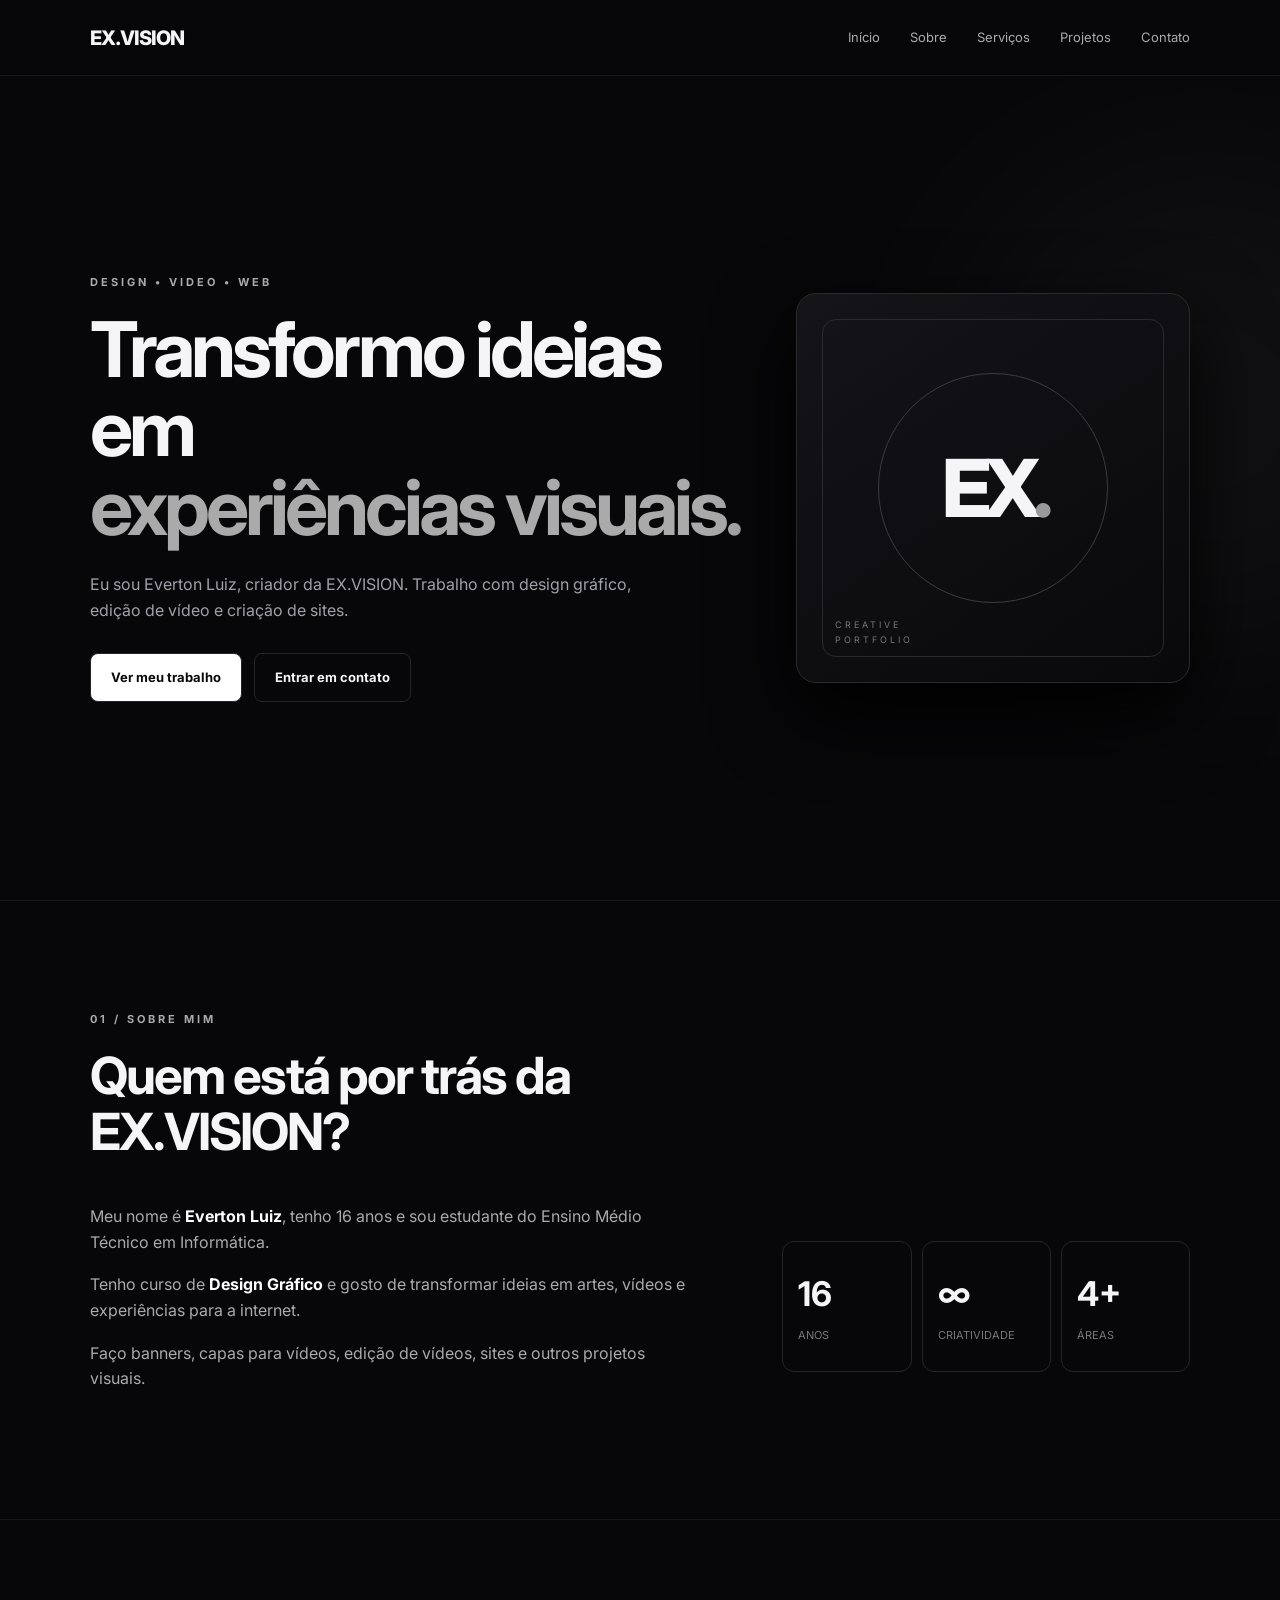
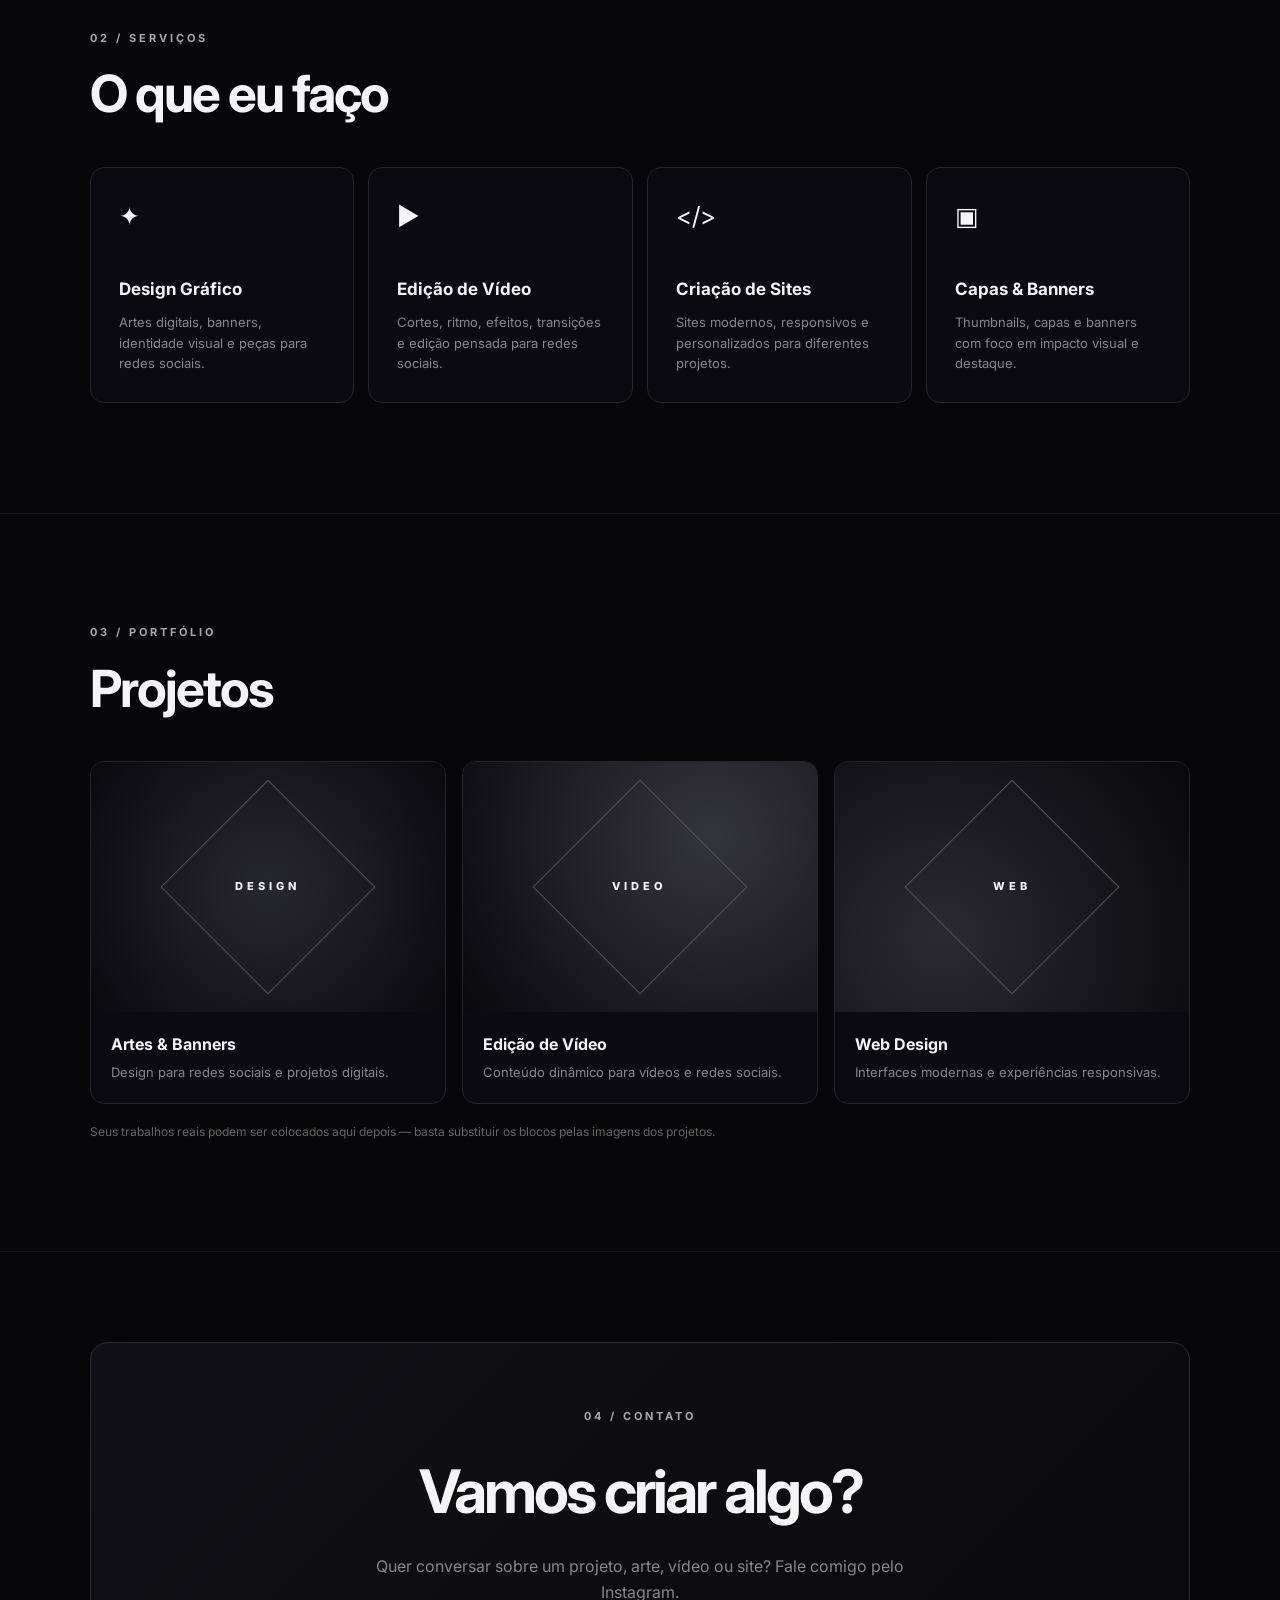
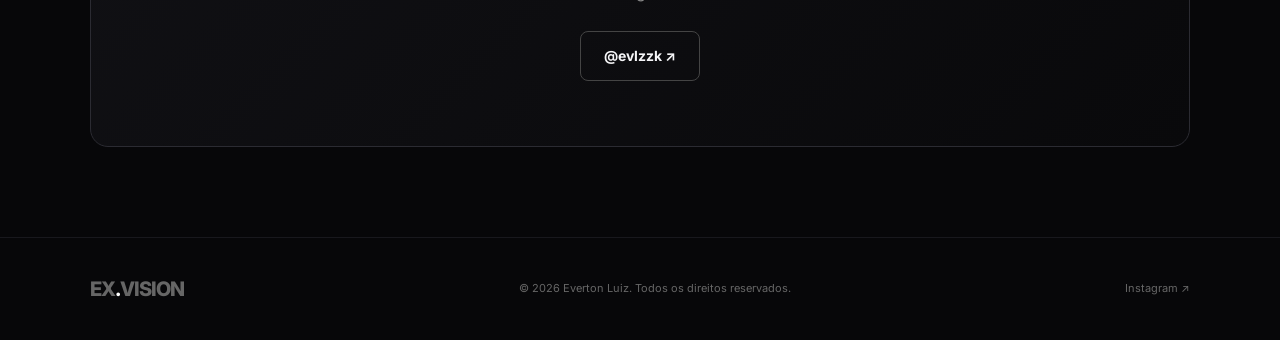
==== index.html @ 715fba51 "Add files via upload" ====
<!DOCTYPE html>
<html lang="pt-BR">
<head>
  <meta charset="UTF-8">
  <meta name="viewport" content="width=device-width, initial-scale=1.0">
  <meta name="description" content="EX.VISION — Portfólio de Everton Luiz: design gráfico, edição de vídeo e desenvolvimento web.">
  <title>EX.VISION — Everton Luiz</title>
  <link rel="preconnect" href="https://fonts.googleapis.com">
  <link rel="preconnect" href="https://fonts.gstatic.com" crossorigin>
  <link href="https://fonts.googleapis.com/css2?family=Inter:wght@400;500;600;700;800&display=swap" rel="stylesheet">
  <link rel="stylesheet" href="style.css">
</head>
<body>
  <header class="header">
    <a href="#inicio" class="logo">EX<span>.</span>VISION</a>
    <button class="menu-btn" aria-label="Abrir menu">☰</button>
    <nav class="nav">
      <a href="#inicio">Início</a>
      <a href="#sobre">Sobre</a>
      <a href="#servicos">Serviços</a>
      <a href="#projetos">Projetos</a>
      <a href="#contato">Contato</a>
    </nav>
  </header>

  <main>
    <section id="inicio" class="hero">
      <div class="hero-content">
        <p class="eyebrow">DESIGN • VIDEO • WEB</p>
        <h1>Transformo ideias em<br><span>experiências visuais.</span></h1>
        <p class="hero-text">Eu sou Everton Luiz, criador da EX.VISION. Trabalho com design gráfico, edição de vídeo e criação de sites.</p>
        <div class="buttons">
          <a class="btn primary" href="#projetos">Ver meu trabalho</a>
          <a class="btn secondary" href="#contato">Entrar em contato</a>
        </div>
      </div>
      <div class="hero-card">
        <div class="orbit"></div>
        <div class="mark">EX<span>.</span></div>
        <p>CREATIVE<br>PORTFOLIO</p>
      </div>
    </section>

    <section id="sobre" class="section about">
      <div class="section-title">
        <p class="eyebrow">01 / SOBRE MIM</p>
        <h2>Quem está por trás da EX.VISION?</h2>
      </div>
      <div class="about-grid">
        <div class="about-text">
          <p>Meu nome é <strong>Everton Luiz</strong>, tenho 16 anos e sou estudante do Ensino Médio Técnico em Informática.</p>
          <p>Tenho curso de <strong>Design Gráfico</strong> e gosto de transformar ideias em artes, vídeos e experiências para a internet.</p>
          <p>Faço banners, capas para vídeos, edição de vídeos, sites e outros projetos visuais.</p>
        </div>
        <div class="stats">
          <div><strong>16</strong><span>anos</span></div>
          <div><strong>∞</strong><span>criatividade</span></div>
          <div><strong>4+</strong><span>áreas</span></div>
        </div>
      </div>
    </section>

    <section id="servicos" class="section">
      <div class="section-title">
        <p class="eyebrow">02 / SERVIÇOS</p>
        <h2>O que eu faço</h2>
      </div>
      <div class="cards">
        <article class="card"><div class="icon">✦</div><h3>Design Gráfico</h3><p>Artes digitais, banners, identidade visual e peças para redes sociais.</p></article>
        <article class="card"><div class="icon">▶</div><h3>Edição de Vídeo</h3><p>Cortes, ritmo, efeitos, transições e edição pensada para redes sociais.</p></article>
        <article class="card"><div class="icon">&lt;/&gt;</div><h3>Criação de Sites</h3><p>Sites modernos, responsivos e personalizados para diferentes projetos.</p></article>
        <article class="card"><div class="icon">▣</div><h3>Capas & Banners</h3><p>Thumbnails, capas e banners com foco em impacto visual e destaque.</p></article>
      </div>
    </section>

    <section id="projetos" class="section projects">
      <div class="section-title">
        <p class="eyebrow">03 / PORTFÓLIO</p>
        <h2>Projetos</h2>
      </div>
      <div class="project-grid">
        <article class="project"><div class="project-img p1"><span>DESIGN</span></div><div class="project-info"><h3>Artes & Banners</h3><p>Design para redes sociais e projetos digitais.</p></div></article>
        <article class="project"><div class="project-img p2"><span>VIDEO</span></div><div class="project-info"><h3>Edição de Vídeo</h3><p>Conteúdo dinâmico para vídeos e redes sociais.</p></div></article>
        <article class="project"><div class="project-img p3"><span>WEB</span></div><div class="project-info"><h3>Web Design</h3><p>Interfaces modernas e experiências responsivas.</p></div></article>
      </div>
      <p class="hint">Seus trabalhos reais podem ser colocados aqui depois — basta substituir os blocos pelas imagens dos projetos.</p>
    </section>

    <section id="contato" class="section contact">
      <div class="contact-box">
        <p class="eyebrow">04 / CONTATO</p>
        <h2>Vamos criar algo?</h2>
        <p>Quer conversar sobre um projeto, arte, vídeo ou site? Fale comigo pelo Instagram.</p>
        <a class="instagram" href="https://instagram.com/evlzzk" target="_blank" rel="noopener noreferrer">@evlzzk ↗</a>
      </div>
    </section>
  </main>

  <footer>
    <div class="logo">EX<span>.</span>VISION</div>
    <p>© 2026 Everton Luiz. Todos os direitos reservados.</p>
    <a href="https://instagram.com/evlzzk" target="_blank" rel="noopener noreferrer">Instagram ↗</a>
  </footer>

  <script src="script.js"></script>
</body>
</html>
---- style.css ----
*{margin:0;padding:0;box-sizing:border-box}
:root{--bg:#070709;--card:#101014;--text:#f5f5f7;--muted:#a0a0aa;--line:#24242b;--accent:#fff}
html{scroll-behavior:smooth}
body{font-family:Inter,Arial,sans-serif;background:var(--bg);color:var(--text);line-height:1.6}
a{text-decoration:none;color:inherit}
.header{height:76px;padding:0 7%;display:flex;align-items:center;justify-content:space-between;border-bottom:1px solid #18181d;position:sticky;top:0;background:rgba(7,7,9,.88);backdrop-filter:blur(14px);z-index:10}
.logo{font-weight:800;letter-spacing:-1px;font-size:20px}.logo span,.eyebrow,.hero h1 span{color:#fff}
.nav{display:flex;gap:30px}.nav a{font-size:13px;color:#aaa;transition:.2s}.nav a:hover{color:#fff}
.menu-btn{display:none;background:none;border:0;color:#fff;font-size:25px}
.hero{min-height:calc(100vh - 76px);padding:70px 7%;display:grid;grid-template-columns:1.25fr .75fr;align-items:center;gap:50px;position:relative;overflow:hidden}
.hero:before{content:"";position:absolute;width:500px;height:500px;background:#fff;opacity:.035;filter:blur(100px);right:-180px;top:80px;border-radius:50%}
.eyebrow{font-size:11px;letter-spacing:3px;color:#aaa;font-weight:700;margin-bottom:18px}
.hero h1{font-size:clamp(42px,6vw,78px);line-height:1.03;letter-spacing:-4px;max-width:800px}
.hero h1 span{color:#aaa}.hero-text{color:var(--muted);max-width:560px;margin:25px 0 30px;font-size:16px}
.buttons{display:flex;gap:12px;flex-wrap:wrap}.btn{padding:13px 20px;border:1px solid var(--line);border-radius:8px;font-size:13px;font-weight:700}.primary{background:#fff;color:#08080a}.secondary:hover{background:#15151a}
.hero-card{height:390px;border:1px solid #292930;background:linear-gradient(145deg,#141419,#09090b);border-radius:20px;display:flex;align-items:center;justify-content:center;position:relative;overflow:hidden;box-shadow:0 30px 80px #000}
.hero-card:after{content:"";position:absolute;inset:25px;border:1px solid #292930;border-radius:14px}.mark{font-size:80px;font-weight:800;letter-spacing:-8px;z-index:2}.mark span{color:#999}.hero-card p{position:absolute;bottom:35px;left:38px;color:#777;font-size:9px;letter-spacing:3px;z-index:2}.orbit{position:absolute;width:230px;height:230px;border:1px solid #3a3a40;border-radius:50%}
.section{padding:110px 7%;border-top:1px solid #15151a}.section-title{max-width:700px;margin-bottom:45px}.section-title h2{font-size:clamp(30px,4vw,52px);line-height:1.1;letter-spacing:-2px}
.about-grid{display:grid;grid-template-columns:1.2fr .8fr;gap:80px;align-items:center}.about-text p{color:#aaa;max-width:700px;margin-bottom:17px}.about-text strong{color:#fff}.stats{display:grid;grid-template-columns:repeat(3,1fr);gap:10px}.stats div{border:1px solid var(--line);padding:25px 15px;border-radius:12px}.stats strong{display:block;font-size:34px}.stats span{color:#777;font-size:11px;text-transform:uppercase}
.cards{display:grid;grid-template-columns:repeat(4,1fr);gap:14px}.card{padding:28px;border:1px solid var(--line);border-radius:14px;background:#0b0b0f;min-height:220px;transition:.25s}.card:hover{transform:translateY(-5px);border-color:#555}.icon{font-size:25px;margin-bottom:40px}.card h3{font-size:17px;margin-bottom:9px}.card p,.project-info p{font-size:13px;color:#85858e}
.project-grid{display:grid;grid-template-columns:repeat(3,1fr);gap:16px}.project{border:1px solid var(--line);border-radius:14px;overflow:hidden;background:#0b0b0f}.project-img{height:250px;display:flex;align-items:center;justify-content:center;position:relative;overflow:hidden}.project-img:before{content:"";width:150px;height:150px;border:1px solid #555;transform:rotate(45deg)}.project-img span{position:absolute;font-size:11px;letter-spacing:4px;font-weight:800}.p1{background:radial-gradient(circle at center,#27272e,#0a0a0d)}.p2{background:radial-gradient(circle at 70% 30%,#34343b,#09090c)}.p3{background:radial-gradient(circle at 30% 70%,#2a2a30,#08080a)}.project-info{padding:20px}.project-info h3{font-size:16px;margin-bottom:4px}.hint{color:#666;font-size:12px;margin-top:18px}
.contact{padding-top:90px;padding-bottom:90px}.contact-box{border:1px solid #2b2b32;border-radius:18px;padding:65px;text-align:center;background:linear-gradient(135deg,#111115,#09090b)}.contact-box h2{font-size:clamp(35px,5vw,60px);letter-spacing:-3px}.contact-box p:not(.eyebrow){color:#888;max-width:550px;margin:15px auto 25px}.instagram{display:inline-block;border:1px solid #444;padding:13px 23px;border-radius:8px;font-weight:700;font-size:14px}
footer{border-top:1px solid #18181d;padding:35px 7%;display:flex;justify-content:space-between;align-items:center;color:#666;font-size:11px}footer a:hover{color:#fff}
@media(max-width:850px){.nav{display:none}.menu-btn{display:block}.nav.open{display:flex;position:absolute;top:76px;left:0;right:0;background:#08080a;border-bottom:1px solid #222;padding:22px 7%;flex-direction:column;gap:18px}.hero{grid-template-columns:1fr;padding-top:65px}.hero-card{height:280px}.about-grid{grid-template-columns:1fr;gap:35px}.cards{grid-template-columns:1fr 1fr}.project-grid{grid-template-columns:1fr 1fr}}
@media(max-width:560px){.header{padding:0 5%}.hero,.section{padding-left:5%;padding-right:5%}.hero h1{font-size:43px;letter-spacing:-2.5px}.cards,.project-grid{grid-template-columns:1fr}.stats{grid-template-columns:1fr 1fr 1fr}.stats div{padding:18px 10px}.stats strong{font-size:27px}.contact-box{padding:40px 20px}footer{padding:30px 5%;gap:15px;flex-wrap:wrap}}
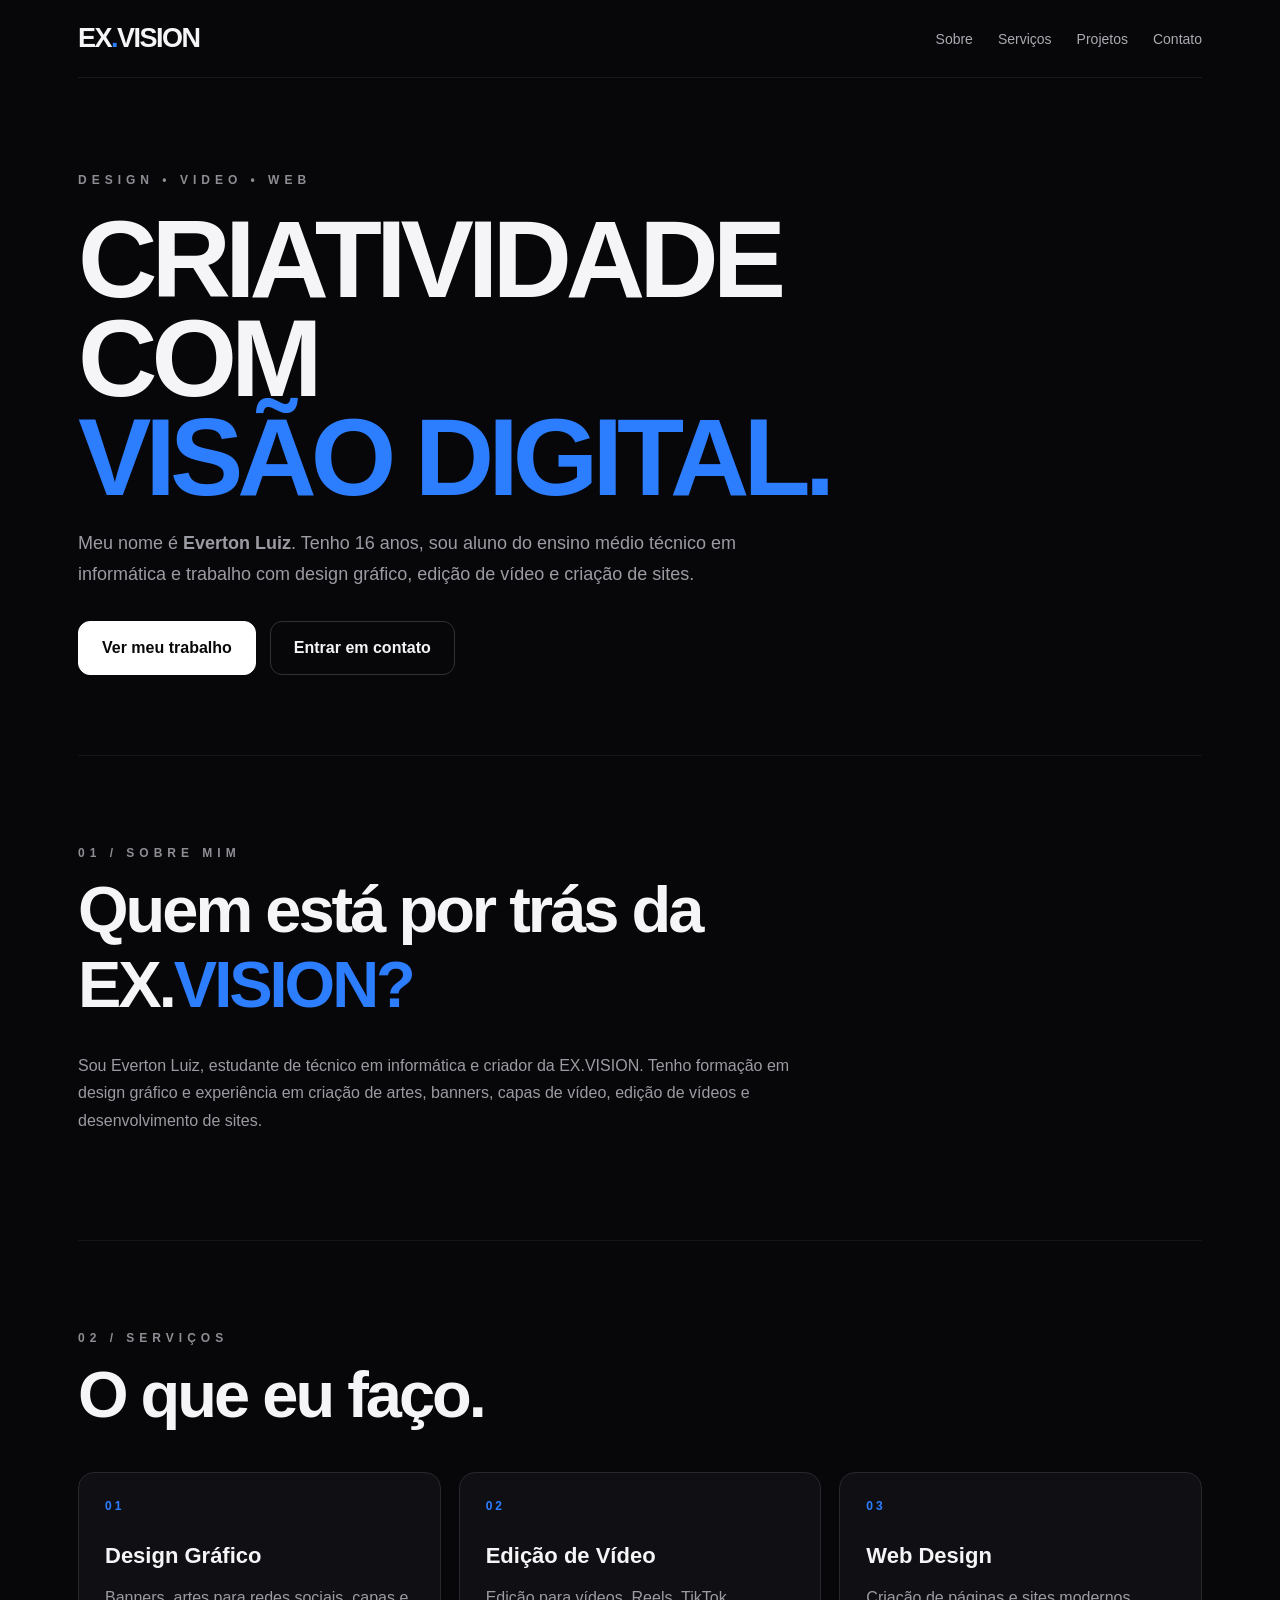
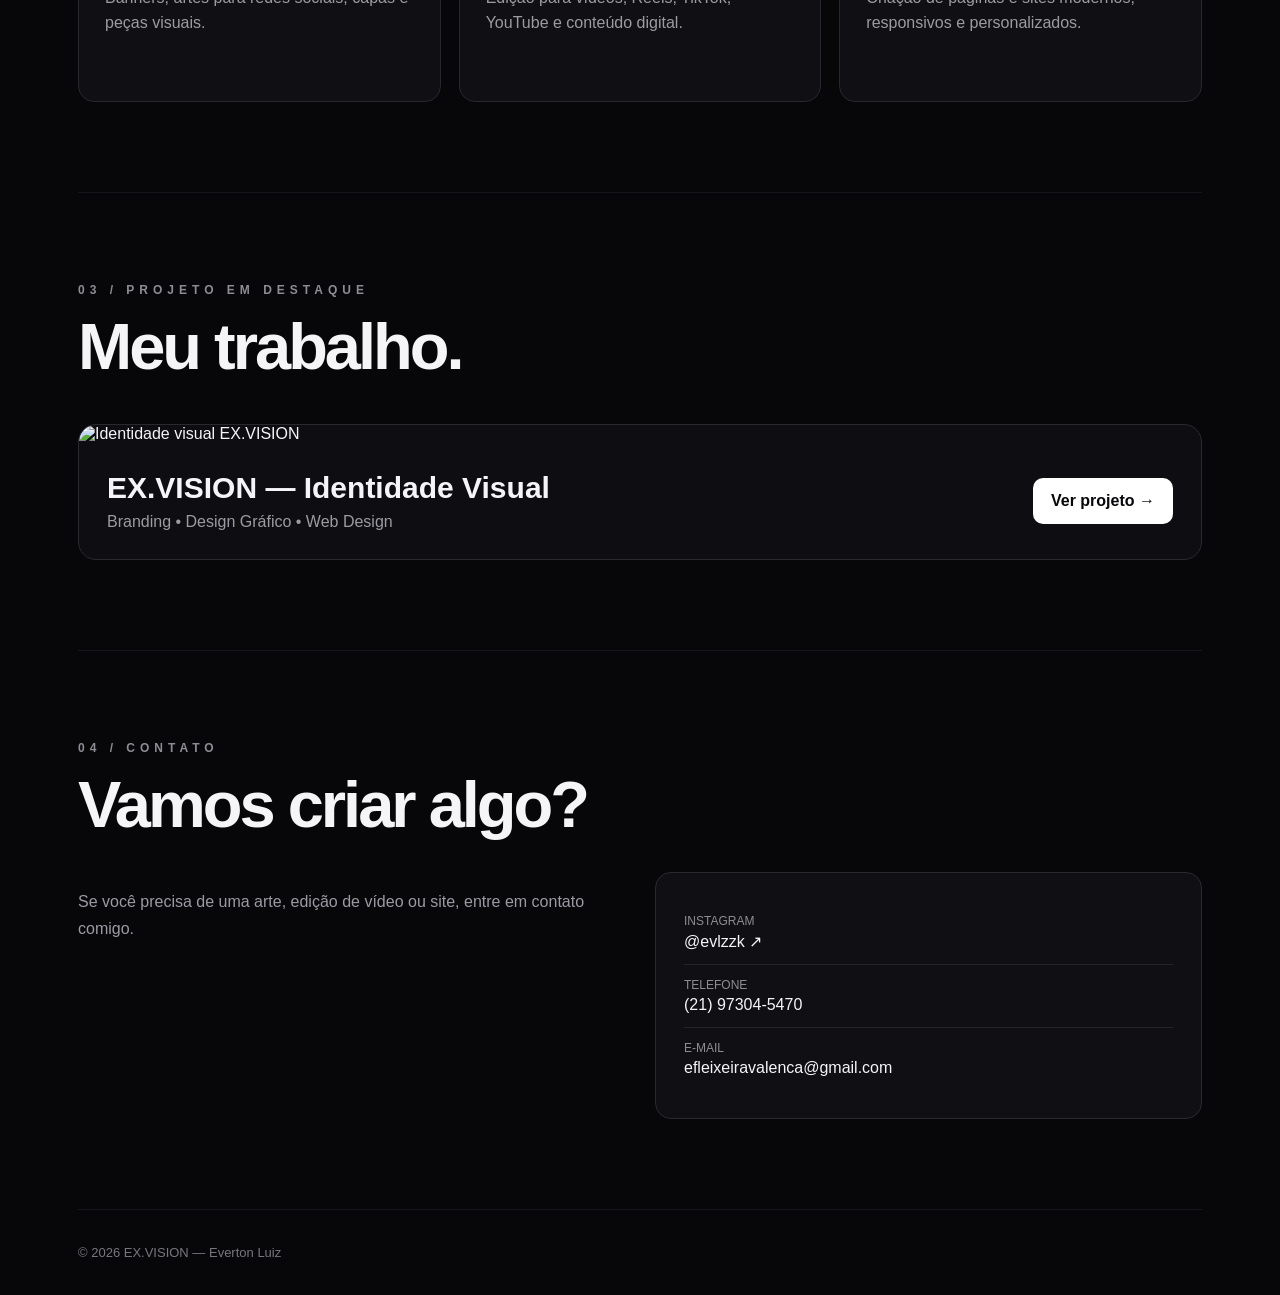
==== commit 945ad28d: "Add files via upload" ====
--- a/index.html
+++ b/index.html
@@ -1,107 +1,45 @@
-<!DOCTYPE html>
+<!doctype html>
 <html lang="pt-BR">
 <head>
-  <meta charset="UTF-8">
-  <meta name="viewport" content="width=device-width, initial-scale=1.0">
-  <meta name="description" content="EX.VISION — Portfólio de Everton Luiz: design gráfico, edição de vídeo e desenvolvimento web.">
-  <title>EX.VISION — Everton Luiz</title>
-  <link rel="preconnect" href="https://fonts.googleapis.com">
-  <link rel="preconnect" href="https://fonts.gstatic.com" crossorigin>
-  <link href="https://fonts.googleapis.com/css2?family=Inter:wght@400;500;600;700;800&display=swap" rel="stylesheet">
-  <link rel="stylesheet" href="style.css">
+<meta charset="utf-8"><meta name="viewport" content="width=device-width,initial-scale=1">
+<title>EX.VISION — Everton Luiz</title>
+<meta name="description" content="EX.VISION — Portfólio de Everton Luiz: design gráfico, edição de vídeo e criação de sites.">
+<style>
+*{box-sizing:border-box}html{scroll-behavior:smooth}body{margin:0;background:#070709;color:#f5f5f7;font-family:Arial,Helvetica,sans-serif}
+a{color:inherit;text-decoration:none}.wrap{max-width:1180px;margin:auto;padding:0 28px}
+nav{height:78px;display:flex;align-items:center;justify-content:space-between;border-bottom:1px solid #17171c}
+.logo{font-size:27px;font-weight:900;letter-spacing:-1.5px}.logo span{color:#2d7dff}.menu{display:flex;gap:25px;color:#aaaab2;font-size:14px}.menu a:hover{color:#fff}
+.hero{padding:95px 0 80px}.eyebrow{color:#8d8d94;letter-spacing:5px;font-size:12px;font-weight:700}.hero h1{font-size:clamp(52px,9vw,110px);line-height:.9;letter-spacing:-6px;margin:22px 0;max-width:900px}.blue{color:#2d7dff}.hero p{color:#9b9ba3;max-width:680px;font-size:18px;line-height:1.7}.buttons{display:flex;gap:14px;margin-top:32px;flex-wrap:wrap}.btn{padding:17px 23px;border:1px solid #303038;border-radius:12px;font-weight:700}.btn.primary{background:#fff;color:#09090b;border-color:#fff}
+.section{padding:90px 0;border-top:1px solid #15151a}.section h2{font-size:clamp(35px,6vw,65px);margin:12px 0 30px;letter-spacing:-3px}.muted{color:#9b9ba3;line-height:1.7;max-width:750px}
+.cards{display:grid;grid-template-columns:repeat(3,1fr);gap:18px;margin-top:40px}.card{background:#101014;border:1px solid #27272e;border-radius:16px;padding:26px;min-height:230px}.card h3{font-size:22px;margin:30px 0 10px}.card p{color:#9b9ba3;line-height:1.6}.num{color:#2d7dff;font-size:12px;letter-spacing:3px;font-weight:700}
+.project{margin-top:40px;border:1px solid #292930;border-radius:18px;overflow:hidden;background:#0e0e12}.project img{width:100%;display:block}.project-info{padding:28px;display:flex;align-items:center;justify-content:space-between;gap:20px}.project-info h3{font-size:30px;margin:0 0 8px}.project-info p{margin:0;color:#9b9ba3}.project-link{white-space:nowrap;background:#fff;color:#070709;padding:14px 18px;border-radius:10px;font-weight:700}
+.contact{display:grid;grid-template-columns:1fr 1fr;gap:30px}.contact-box{border:1px solid #292930;border-radius:16px;padding:28px;background:#101014}.contact-box a{display:block;padding:13px 0;border-bottom:1px solid #24242a}.contact-box a:last-child{border:0}.contact-box span{color:#8d8d94;font-size:12px;display:block;margin-bottom:4px}
+footer{padding:35px 0;color:#777780;font-size:13px;border-top:1px solid #15151a}
+@media(max-width:760px){.menu{display:none}.cards,.contact{grid-template-columns:1fr}.hero h1{letter-spacing:-3px}.project-info{display:block}.project-link{display:inline-block;margin-top:20px}}
+</style>
 </head>
-<body>
-  <header class="header">
-    <a href="#inicio" class="logo">EX<span>.</span>VISION</a>
-    <button class="menu-btn" aria-label="Abrir menu">☰</button>
-    <nav class="nav">
-      <a href="#inicio">Início</a>
-      <a href="#sobre">Sobre</a>
-      <a href="#servicos">Serviços</a>
-      <a href="#projetos">Projetos</a>
-      <a href="#contato">Contato</a>
-    </nav>
-  </header>
+<body><div class="wrap">
+<nav><a class="logo" href="#">EX<span>.</span>VISION</a><div class="menu"><a href="#sobre">Sobre</a><a href="#servicos">Serviços</a><a href="#projetos">Projetos</a><a href="#contato">Contato</a></div></nav>
+<header class="hero"><div class="eyebrow">DESIGN • VIDEO • WEB</div>
+<h1>CRIATIVIDADE COM<br><span class="blue">VISÃO DIGITAL.</span></h1>
+<p>Meu nome é <strong>Everton Luiz</strong>. Tenho 16 anos, sou aluno do ensino médio técnico em informática e trabalho com design gráfico, edição de vídeo e criação de sites.</p>
+<div class="buttons"><a class="btn primary" href="#projetos">Ver meu trabalho</a><a class="btn" href="#contato">Entrar em contato</a></div></header>
 
-  <main>
-    <section id="inicio" class="hero">
-      <div class="hero-content">
-        <p class="eyebrow">DESIGN • VIDEO • WEB</p>
-        <h1>Transformo ideias em<br><span>experiências visuais.</span></h1>
-        <p class="hero-text">Eu sou Everton Luiz, criador da EX.VISION. Trabalho com design gráfico, edição de vídeo e criação de sites.</p>
-        <div class="buttons">
-          <a class="btn primary" href="#projetos">Ver meu trabalho</a>
-          <a class="btn secondary" href="#contato">Entrar em contato</a>
-        </div>
-      </div>
-      <div class="hero-card">
-        <div class="orbit"></div>
-        <div class="mark">EX<span>.</span></div>
-        <p>CREATIVE<br>PORTFOLIO</p>
-      </div>
-    </section>
+<section class="section" id="sobre"><div class="eyebrow">01 / SOBRE MIM</div><h2>Quem está por trás da<br>EX.<span class="blue">VISION?</span></h2>
+<p class="muted">Sou Everton Luiz, estudante de técnico em informática e criador da EX.VISION. Tenho formação em design gráfico e experiência em criação de artes, banners, capas de vídeo, edição de vídeos e desenvolvimento de sites.</p></section>
 
-    <section id="sobre" class="section about">
-      <div class="section-title">
-        <p class="eyebrow">01 / SOBRE MIM</p>
-        <h2>Quem está por trás da EX.VISION?</h2>
-      </div>
-      <div class="about-grid">
-        <div class="about-text">
-          <p>Meu nome é <strong>Everton Luiz</strong>, tenho 16 anos e sou estudante do Ensino Médio Técnico em Informática.</p>
-          <p>Tenho curso de <strong>Design Gráfico</strong> e gosto de transformar ideias em artes, vídeos e experiências para a internet.</p>
-          <p>Faço banners, capas para vídeos, edição de vídeos, sites e outros projetos visuais.</p>
-        </div>
-        <div class="stats">
-          <div><strong>16</strong><span>anos</span></div>
-          <div><strong>∞</strong><span>criatividade</span></div>
-          <div><strong>4+</strong><span>áreas</span></div>
-        </div>
-      </div>
-    </section>
+<section class="section" id="servicos"><div class="eyebrow">02 / SERVIÇOS</div><h2>O que eu faço.</h2><div class="cards">
+<div class="card"><div class="num">01</div><h3>Design Gráfico</h3><p>Banners, artes para redes sociais, capas e peças visuais.</p></div>
+<div class="card"><div class="num">02</div><h3>Edição de Vídeo</h3><p>Edição para vídeos, Reels, TikTok, YouTube e conteúdo digital.</p></div>
+<div class="card"><div class="num">03</div><h3>Web Design</h3><p>Criação de páginas e sites modernos, responsivos e personalizados.</p></div>
+</div></section>
 
-    <section id="servicos" class="section">
-      <div class="section-title">
-        <p class="eyebrow">02 / SERVIÇOS</p>
-        <h2>O que eu faço</h2>
-      </div>
-      <div class="cards">
-        <article class="card"><div class="icon">✦</div><h3>Design Gráfico</h3><p>Artes digitais, banners, identidade visual e peças para redes sociais.</p></article>
-        <article class="card"><div class="icon">▶</div><h3>Edição de Vídeo</h3><p>Cortes, ritmo, efeitos, transições e edição pensada para redes sociais.</p></article>
-        <article class="card"><div class="icon">&lt;/&gt;</div><h3>Criação de Sites</h3><p>Sites modernos, responsivos e personalizados para diferentes projetos.</p></article>
-        <article class="card"><div class="icon">▣</div><h3>Capas & Banners</h3><p>Thumbnails, capas e banners com foco em impacto visual e destaque.</p></article>
-      </div>
-    </section>
+<section class="section" id="projetos"><div class="eyebrow">03 / PROJETO EM DESTAQUE</div><h2>Meu trabalho.</h2>
+<div class="project"><img src="banner-exvision.svg" alt="Identidade visual EX.VISION"><div class="project-info">
+<div><h3>EX.VISION — Identidade Visual</h3><p>Branding • Design Gráfico • Web Design</p></div><a class="project-link" href="case-study.html">Ver projeto →</a>
+</div></div></section>
 
-    <section id="projetos" class="section projects">
-      <div class="section-title">
-        <p class="eyebrow">03 / PORTFÓLIO</p>
-        <h2>Projetos</h2>
-      </div>
-      <div class="project-grid">
-        <article class="project"><div class="project-img p1"><span>DESIGN</span></div><div class="project-info"><h3>Artes & Banners</h3><p>Design para redes sociais e projetos digitais.</p></div></article>
-        <article class="project"><div class="project-img p2"><span>VIDEO</span></div><div class="project-info"><h3>Edição de Vídeo</h3><p>Conteúdo dinâmico para vídeos e redes sociais.</p></div></article>
-        <article class="project"><div class="project-img p3"><span>WEB</span></div><div class="project-info"><h3>Web Design</h3><p>Interfaces modernas e experiências responsivas.</p></div></article>
-      </div>
-      <p class="hint">Seus trabalhos reais podem ser colocados aqui depois — basta substituir os blocos pelas imagens dos projetos.</p>
-    </section>
-
-    <section id="contato" class="section contact">
-      <div class="contact-box">
-        <p class="eyebrow">04 / CONTATO</p>
-        <h2>Vamos criar algo?</h2>
-        <p>Quer conversar sobre um projeto, arte, vídeo ou site? Fale comigo pelo Instagram.</p>
-        <a class="instagram" href="https://instagram.com/evlzzk" target="_blank" rel="noopener noreferrer">@evlzzk ↗</a>
-      </div>
-    </section>
-  </main>
-
-  <footer>
-    <div class="logo">EX<span>.</span>VISION</div>
-    <p>© 2026 Everton Luiz. Todos os direitos reservados.</p>
-    <a href="https://instagram.com/evlzzk" target="_blank" rel="noopener noreferrer">Instagram ↗</a>
-  </footer>
-
-  <script src="script.js"></script>
-</body>
-</html>+<section class="section" id="contato"><div class="eyebrow">04 / CONTATO</div><h2>Vamos criar algo?</h2><div class="contact"><div><p class="muted">Se você precisa de uma arte, edição de vídeo ou site, entre em contato comigo.</p></div>
+<div class="contact-box"><a href="https://instagram.com/evlzzk" target="_blank" rel="noopener"><span>INSTAGRAM</span>@evlzzk ↗</a>
+<a href="tel:+5521973045470"><span>TELEFONE</span>(21) 97304-5470</a><a href="mailto:efleixeiravalenca@gmail.com"><span>E-MAIL</span>efleixeiravalenca@gmail.com</a></div></div></section>
+<footer>© 2026 EX.VISION — Everton Luiz</footer></div></body></html>
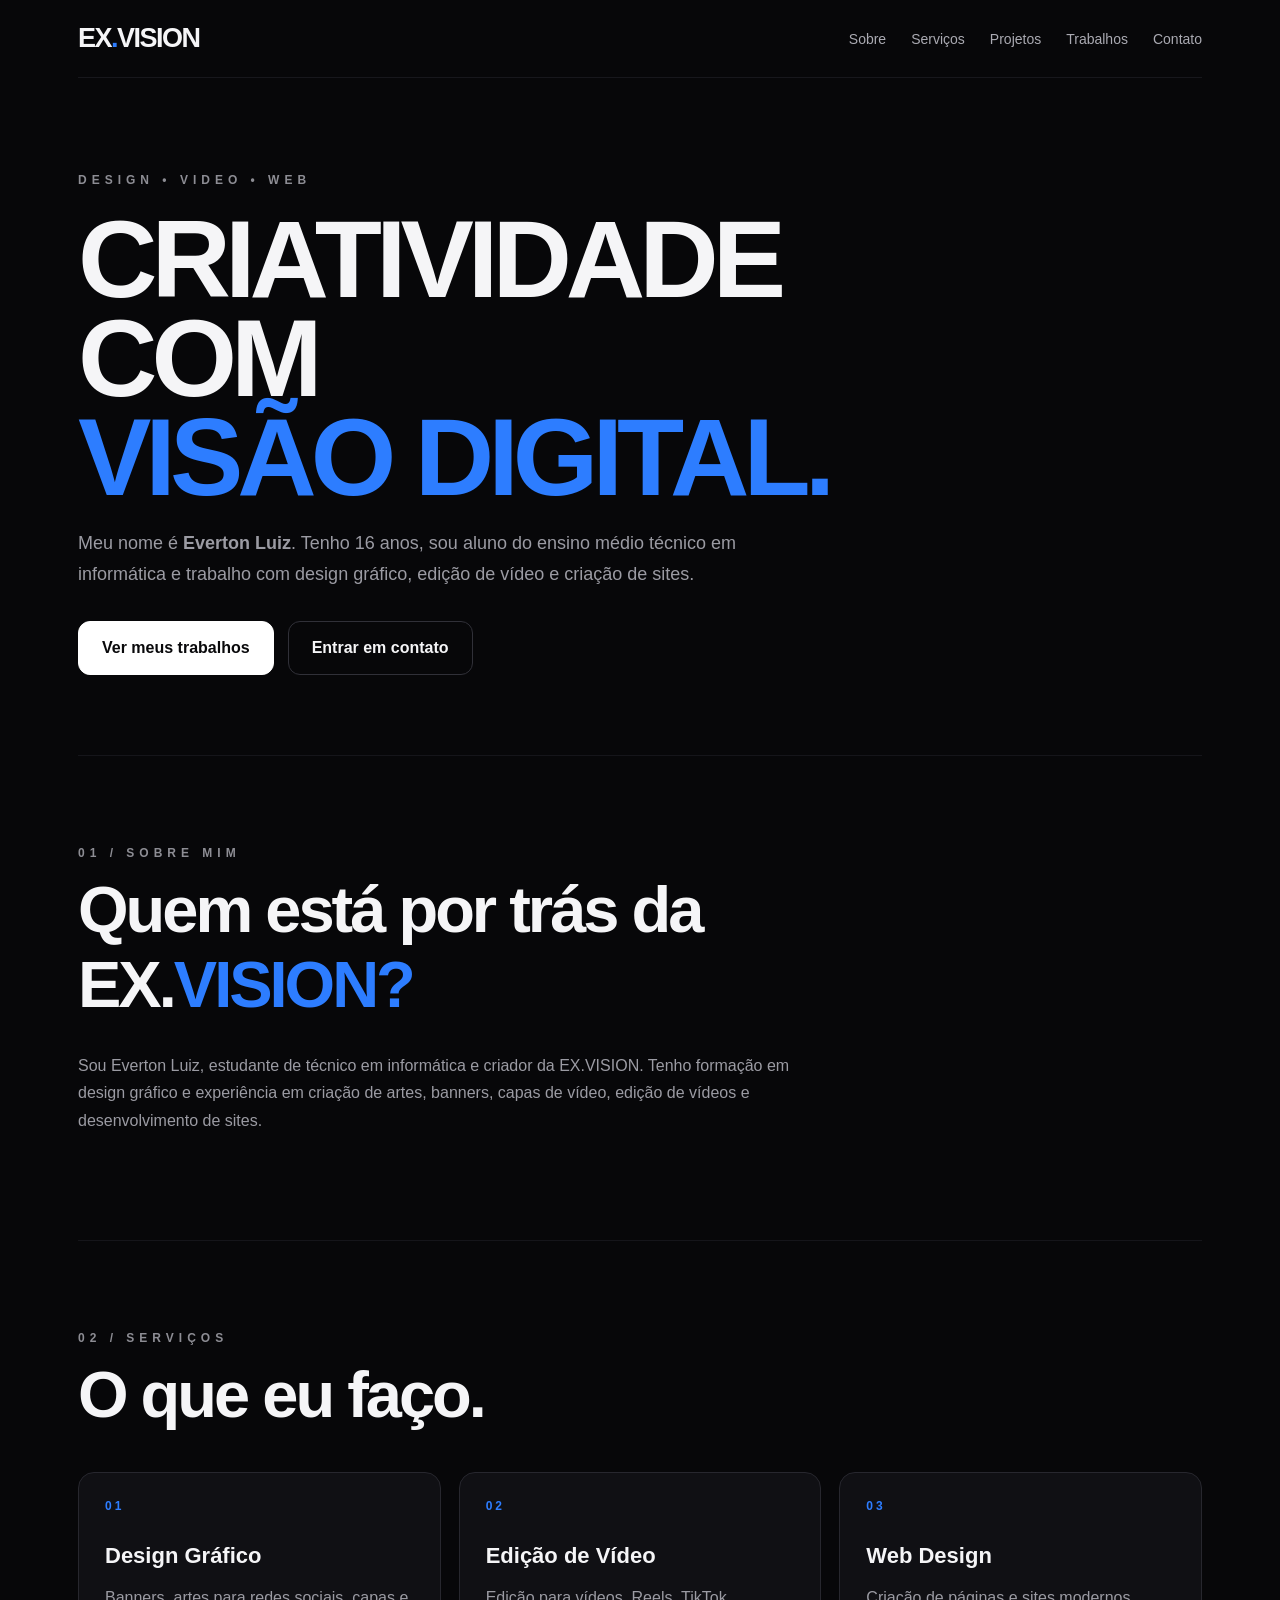
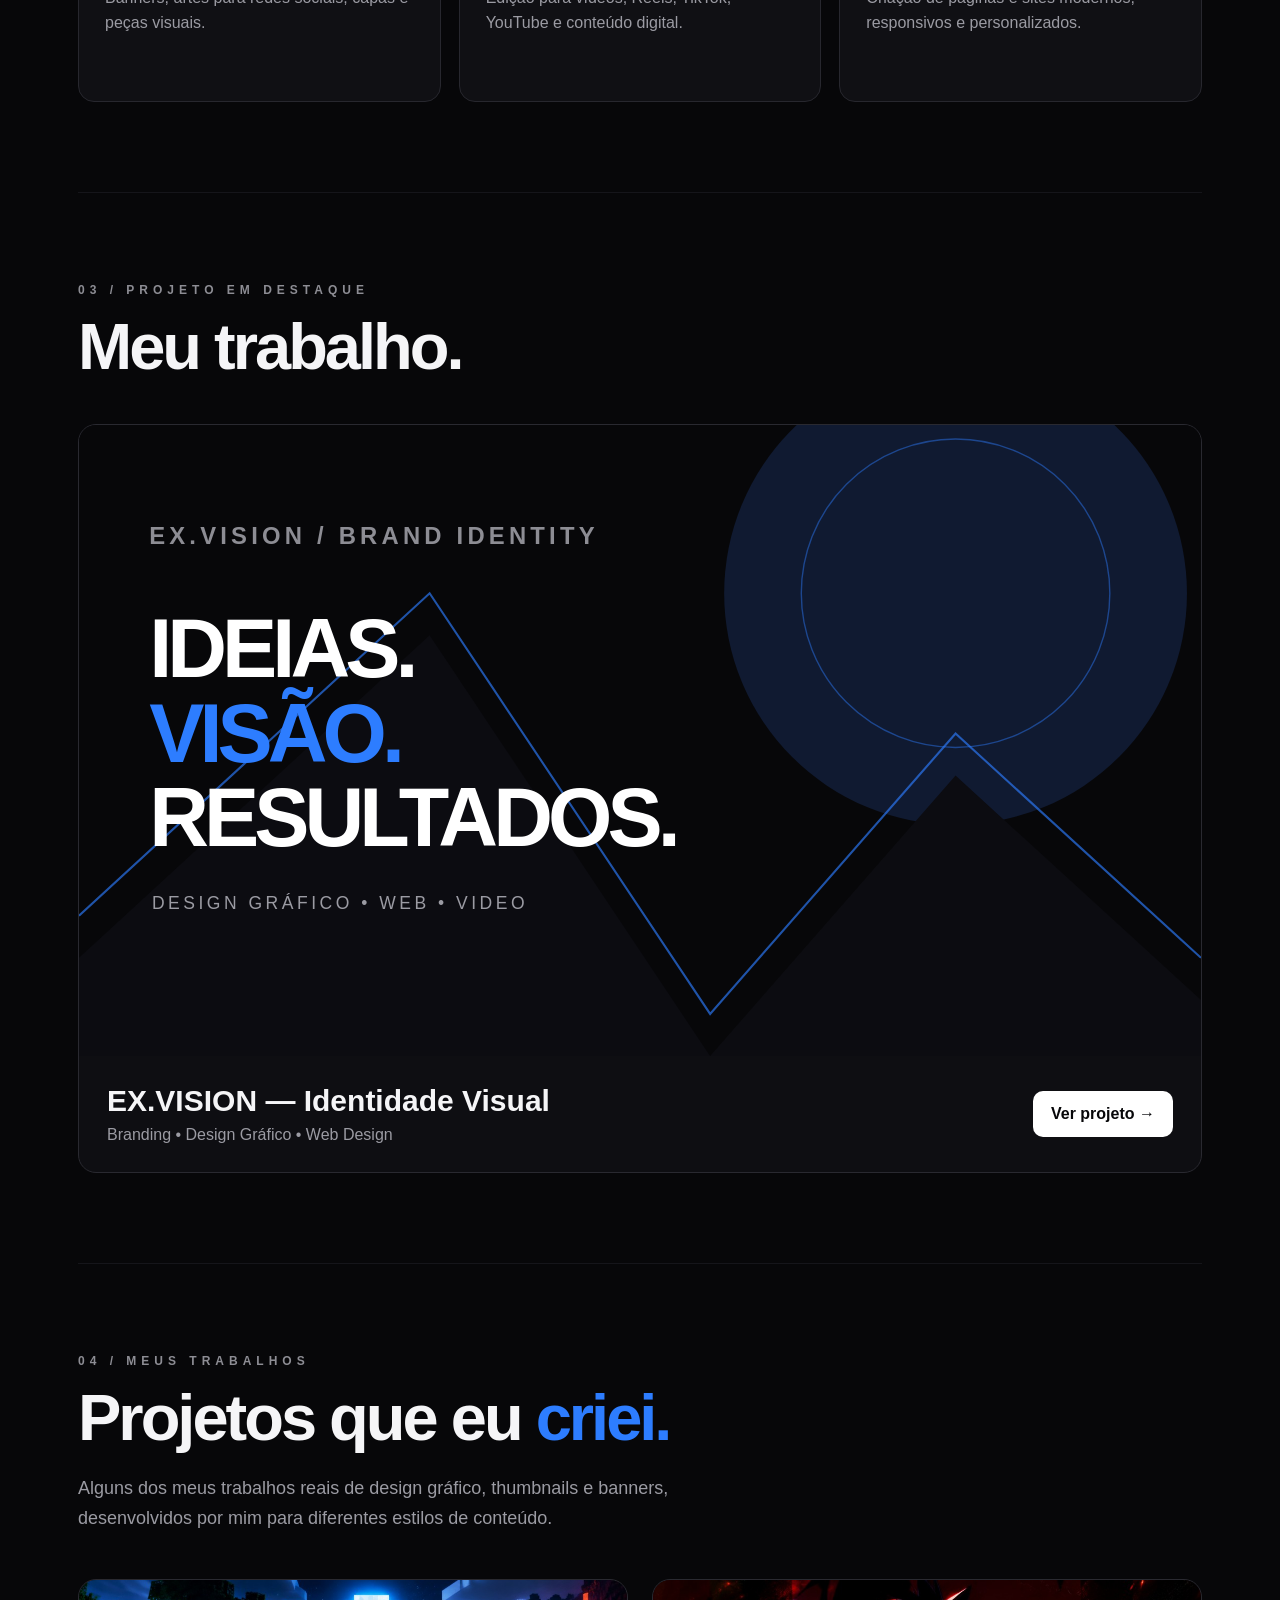
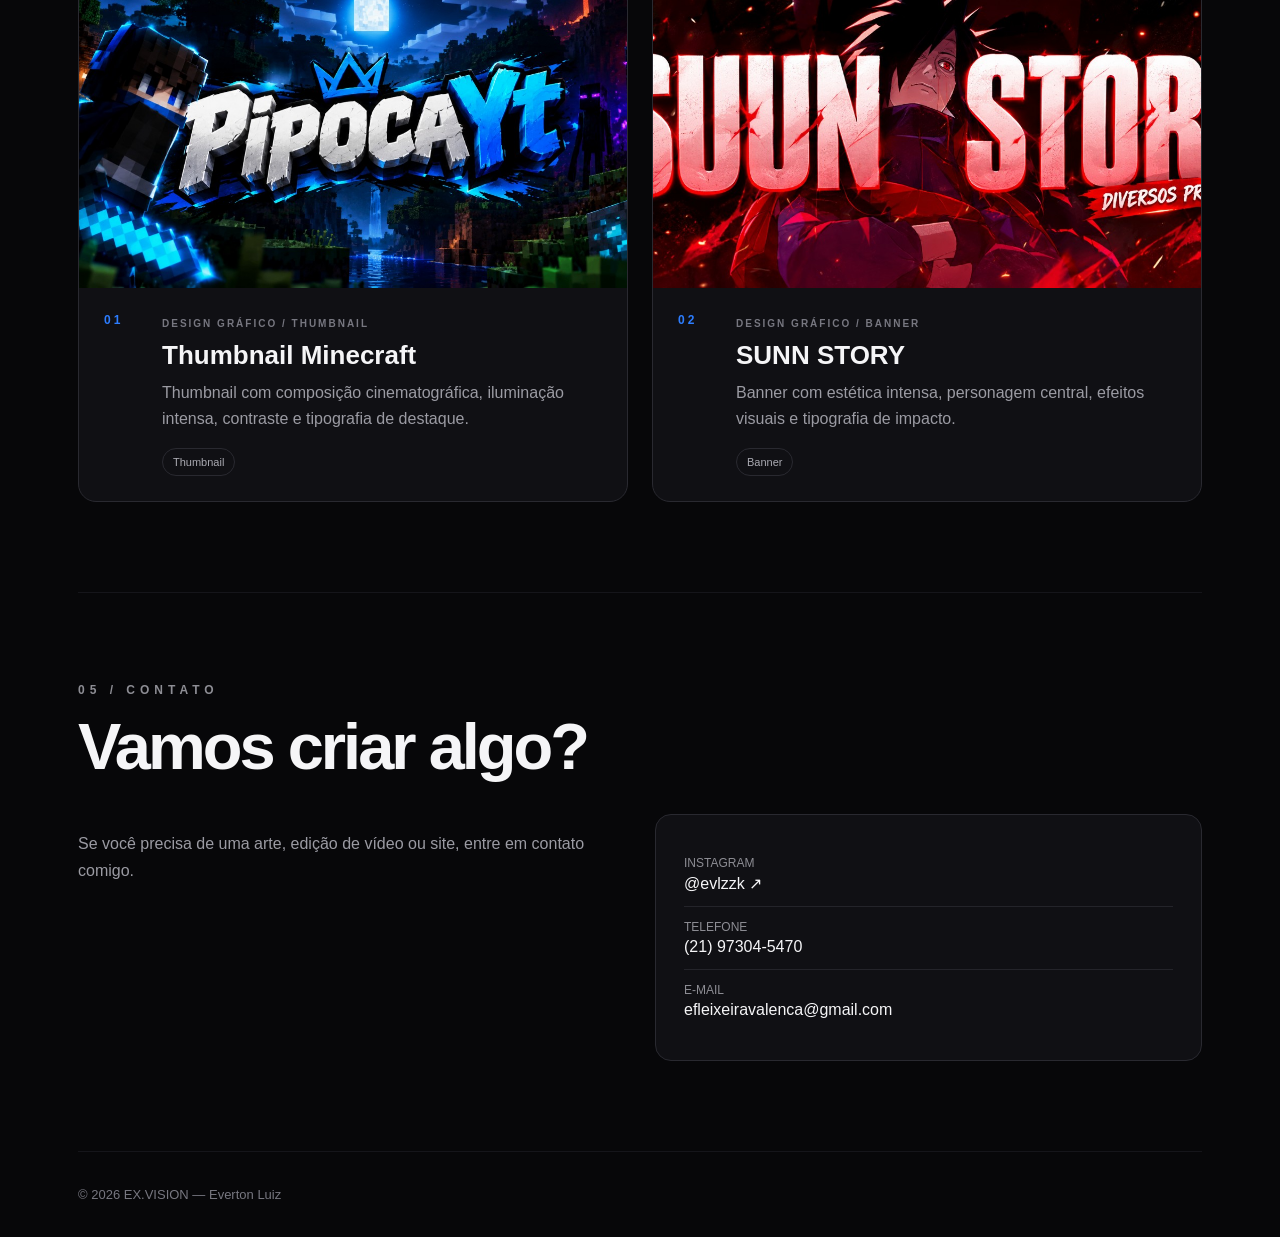
==== commit 51e0ee4b: "Add files via upload" ====
--- a/index.html
+++ b/index.html
@@ -1,45 +1,199 @@
 <!doctype html>
 <html lang="pt-BR">
 <head>
-<meta charset="utf-8"><meta name="viewport" content="width=device-width,initial-scale=1">
+<meta charset="utf-8">
+<meta name="viewport" content="width=device-width,initial-scale=1">
 <title>EX.VISION — Everton Luiz</title>
 <meta name="description" content="EX.VISION — Portfólio de Everton Luiz: design gráfico, edição de vídeo e criação de sites.">
+
 <style>
-*{box-sizing:border-box}html{scroll-behavior:smooth}body{margin:0;background:#070709;color:#f5f5f7;font-family:Arial,Helvetica,sans-serif}
-a{color:inherit;text-decoration:none}.wrap{max-width:1180px;margin:auto;padding:0 28px}
+*{box-sizing:border-box}
+html{scroll-behavior:smooth}
+body{margin:0;background:#070709;color:#f5f5f7;font-family:Arial,Helvetica,sans-serif}
+a{color:inherit;text-decoration:none}
+.wrap{max-width:1180px;margin:auto;padding:0 28px}
+
 nav{height:78px;display:flex;align-items:center;justify-content:space-between;border-bottom:1px solid #17171c}
-.logo{font-size:27px;font-weight:900;letter-spacing:-1.5px}.logo span{color:#2d7dff}.menu{display:flex;gap:25px;color:#aaaab2;font-size:14px}.menu a:hover{color:#fff}
-.hero{padding:95px 0 80px}.eyebrow{color:#8d8d94;letter-spacing:5px;font-size:12px;font-weight:700}.hero h1{font-size:clamp(52px,9vw,110px);line-height:.9;letter-spacing:-6px;margin:22px 0;max-width:900px}.blue{color:#2d7dff}.hero p{color:#9b9ba3;max-width:680px;font-size:18px;line-height:1.7}.buttons{display:flex;gap:14px;margin-top:32px;flex-wrap:wrap}.btn{padding:17px 23px;border:1px solid #303038;border-radius:12px;font-weight:700}.btn.primary{background:#fff;color:#09090b;border-color:#fff}
-.section{padding:90px 0;border-top:1px solid #15151a}.section h2{font-size:clamp(35px,6vw,65px);margin:12px 0 30px;letter-spacing:-3px}.muted{color:#9b9ba3;line-height:1.7;max-width:750px}
-.cards{display:grid;grid-template-columns:repeat(3,1fr);gap:18px;margin-top:40px}.card{background:#101014;border:1px solid #27272e;border-radius:16px;padding:26px;min-height:230px}.card h3{font-size:22px;margin:30px 0 10px}.card p{color:#9b9ba3;line-height:1.6}.num{color:#2d7dff;font-size:12px;letter-spacing:3px;font-weight:700}
-.project{margin-top:40px;border:1px solid #292930;border-radius:18px;overflow:hidden;background:#0e0e12}.project img{width:100%;display:block}.project-info{padding:28px;display:flex;align-items:center;justify-content:space-between;gap:20px}.project-info h3{font-size:30px;margin:0 0 8px}.project-info p{margin:0;color:#9b9ba3}.project-link{white-space:nowrap;background:#fff;color:#070709;padding:14px 18px;border-radius:10px;font-weight:700}
-.contact{display:grid;grid-template-columns:1fr 1fr;gap:30px}.contact-box{border:1px solid #292930;border-radius:16px;padding:28px;background:#101014}.contact-box a{display:block;padding:13px 0;border-bottom:1px solid #24242a}.contact-box a:last-child{border:0}.contact-box span{color:#8d8d94;font-size:12px;display:block;margin-bottom:4px}
+.logo{font-size:27px;font-weight:900;letter-spacing:-1.5px}
+.logo span{color:#2d7dff}
+.menu{display:flex;gap:25px;color:#aaaab2;font-size:14px}
+.menu a:hover{color:#fff}
+
+.hero{padding:95px 0 80px}
+.eyebrow{color:#8d8d94;letter-spacing:5px;font-size:12px;font-weight:700}
+.hero h1{font-size:clamp(52px,9vw,110px);line-height:.9;letter-spacing:-6px;margin:22px 0;max-width:900px}
+.blue{color:#2d7dff}
+.hero p{color:#9b9ba3;max-width:680px;font-size:18px;line-height:1.7}
+.buttons{display:flex;gap:14px;margin-top:32px;flex-wrap:wrap}
+.btn{padding:17px 23px;border:1px solid #303038;border-radius:12px;font-weight:700}
+.btn.primary{background:#fff;color:#09090b;border-color:#fff}
+
+.section{padding:90px 0;border-top:1px solid #15151a}
+.section h2{font-size:clamp(35px,6vw,65px);margin:12px 0 30px;letter-spacing:-3px}
+.muted{color:#9b9ba3;line-height:1.7;max-width:750px}
+
+.cards{display:grid;grid-template-columns:repeat(3,1fr);gap:18px;margin-top:40px}
+.card{background:#101014;border:1px solid #27272e;border-radius:16px;padding:26px;min-height:230px}
+.card h3{font-size:22px;margin:30px 0 10px}
+.card p{color:#9b9ba3;line-height:1.6}
+.num{color:#2d7dff;font-size:12px;letter-spacing:3px;font-weight:700}
+
+.project{margin-top:40px;border:1px solid #292930;border-radius:18px;overflow:hidden;background:#0e0e12}
+.project img{width:100%;display:block}
+.project-info{padding:28px;display:flex;align-items:center;justify-content:space-between;gap:20px}
+.project-info h3{font-size:30px;margin:0 0 8px}
+.project-info p{margin:0;color:#9b9ba3}
+.project-link{white-space:nowrap;background:#fff;color:#070709;padding:14px 18px;border-radius:10px;font-weight:700}
+
+/* ===== MEUS TRABALHOS ===== */
+.portfolio-obras{padding:90px 0;border-top:1px solid #15151a}
+.obras-heading{max-width:760px;margin-bottom:45px}
+.obras-heading h2{font-size:clamp(35px,6vw,65px);margin:12px 0 18px;letter-spacing:-3px}
+.obras-heading h2 span{color:#2d7dff}
+.obras-heading p{color:#9b9ba3;line-height:1.7;max-width:700px;font-size:18px}
+.obras-grid{display:grid;grid-template-columns:repeat(2,minmax(0,1fr));gap:24px}
+.obra-card{background:#101014;border:1px solid #292930;border-radius:18px;overflow:hidden;transition:.25s}
+.obra-card:hover{transform:translateY(-5px);border-color:#2d7dff}
+.obra-image{aspect-ratio:16/9;background:#111116;overflow:hidden}
+.obra-image img{width:100%;height:100%;display:block;object-fit:cover;transition:.35s}
+.obra-card:hover .obra-image img{transform:scale(1.025)}
+.obra-info{display:grid;grid-template-columns:42px 1fr;gap:16px;padding:25px}
+.obra-number{color:#2d7dff;font-size:12px;letter-spacing:3px;font-weight:700}
+.obra-category{color:#777780;font-size:10px;font-weight:700;letter-spacing:2px}
+.obra-info h3{font-size:26px;margin:9px 0 9px}
+.obra-info p{margin:0;color:#9b9ba3;line-height:1.6}
+.obra-tag{display:inline-block;margin-top:16px;padding:7px 10px;border:1px solid #292930;border-radius:999px;color:#aaaab2;font-size:11px}
+
+.contact{display:grid;grid-template-columns:1fr 1fr;gap:30px}
+.contact-box{border:1px solid #292930;border-radius:16px;padding:28px;background:#101014}
+.contact-box a{display:block;padding:13px 0;border-bottom:1px solid #24242a}
+.contact-box a:last-child{border:0}
+.contact-box span{color:#8d8d94;font-size:12px;display:block;margin-bottom:4px}
+
 footer{padding:35px 0;color:#777780;font-size:13px;border-top:1px solid #15151a}
-@media(max-width:760px){.menu{display:none}.cards,.contact{grid-template-columns:1fr}.hero h1{letter-spacing:-3px}.project-info{display:block}.project-link{display:inline-block;margin-top:20px}}
+
+@media(max-width:760px){
+  .menu{display:none}
+  .cards,.contact,.obras-grid{grid-template-columns:1fr}
+  .hero h1{letter-spacing:-3px}
+  .project-info{display:block}
+  .project-link{display:inline-block;margin-top:20px}
+  .obras-heading p{font-size:16px}
+}
 </style>
 </head>
-<body><div class="wrap">
-<nav><a class="logo" href="#">EX<span>.</span>VISION</a><div class="menu"><a href="#sobre">Sobre</a><a href="#servicos">Serviços</a><a href="#projetos">Projetos</a><a href="#contato">Contato</a></div></nav>
-<header class="hero"><div class="eyebrow">DESIGN • VIDEO • WEB</div>
-<h1>CRIATIVIDADE COM<br><span class="blue">VISÃO DIGITAL.</span></h1>
-<p>Meu nome é <strong>Everton Luiz</strong>. Tenho 16 anos, sou aluno do ensino médio técnico em informática e trabalho com design gráfico, edição de vídeo e criação de sites.</p>
-<div class="buttons"><a class="btn primary" href="#projetos">Ver meu trabalho</a><a class="btn" href="#contato">Entrar em contato</a></div></header>
 
-<section class="section" id="sobre"><div class="eyebrow">01 / SOBRE MIM</div><h2>Quem está por trás da<br>EX.<span class="blue">VISION?</span></h2>
-<p class="muted">Sou Everton Luiz, estudante de técnico em informática e criador da EX.VISION. Tenho formação em design gráfico e experiência em criação de artes, banners, capas de vídeo, edição de vídeos e desenvolvimento de sites.</p></section>
+<body>
+<div class="wrap">
 
-<section class="section" id="servicos"><div class="eyebrow">02 / SERVIÇOS</div><h2>O que eu faço.</h2><div class="cards">
-<div class="card"><div class="num">01</div><h3>Design Gráfico</h3><p>Banners, artes para redes sociais, capas e peças visuais.</p></div>
-<div class="card"><div class="num">02</div><h3>Edição de Vídeo</h3><p>Edição para vídeos, Reels, TikTok, YouTube e conteúdo digital.</p></div>
-<div class="card"><div class="num">03</div><h3>Web Design</h3><p>Criação de páginas e sites modernos, responsivos e personalizados.</p></div>
-</div></section>
+<nav>
+  <a class="logo" href="#">EX<span>.</span>VISION</a>
+  <div class="menu">
+    <a href="#sobre">Sobre</a>
+    <a href="#servicos">Serviços</a>
+    <a href="#projetos">Projetos</a>
+    <a href="#trabalhos">Trabalhos</a>
+    <a href="#contato">Contato</a>
+  </div>
+</nav>
 
-<section class="section" id="projetos"><div class="eyebrow">03 / PROJETO EM DESTAQUE</div><h2>Meu trabalho.</h2>
-<div class="project"><img src="banner-exvision.svg" alt="Identidade visual EX.VISION"><div class="project-info">
-<div><h3>EX.VISION — Identidade Visual</h3><p>Branding • Design Gráfico • Web Design</p></div><a class="project-link" href="case-study.html">Ver projeto →</a>
-</div></div></section>
+<header class="hero">
+  <div class="eyebrow">DESIGN • VIDEO • WEB</div>
+  <h1>CRIATIVIDADE COM<br><span class="blue">VISÃO DIGITAL.</span></h1>
+  <p>Meu nome é <strong>Everton Luiz</strong>. Tenho 16 anos, sou aluno do ensino médio técnico em informática e trabalho com design gráfico, edição de vídeo e criação de sites.</p>
+  <div class="buttons">
+    <a class="btn primary" href="#trabalhos">Ver meus trabalhos</a>
+    <a class="btn" href="#contato">Entrar em contato</a>
+  </div>
+</header>
 
-<section class="section" id="contato"><div class="eyebrow">04 / CONTATO</div><h2>Vamos criar algo?</h2><div class="contact"><div><p class="muted">Se você precisa de uma arte, edição de vídeo ou site, entre em contato comigo.</p></div>
-<div class="contact-box"><a href="https://instagram.com/evlzzk" target="_blank" rel="noopener"><span>INSTAGRAM</span>@evlzzk ↗</a>
-<a href="tel:+5521973045470"><span>TELEFONE</span>(21) 97304-5470</a><a href="mailto:efleixeiravalenca@gmail.com"><span>E-MAIL</span>efleixeiravalenca@gmail.com</a></div></div></section>
-<footer>© 2026 EX.VISION — Everton Luiz</footer></div></body></html>+<section class="section" id="sobre">
+  <div class="eyebrow">01 / SOBRE MIM</div>
+  <h2>Quem está por trás da<br>EX.<span class="blue">VISION?</span></h2>
+  <p class="muted">Sou Everton Luiz, estudante de técnico em informática e criador da EX.VISION. Tenho formação em design gráfico e experiência em criação de artes, banners, capas de vídeo, edição de vídeos e desenvolvimento de sites.</p>
+</section>
+
+<section class="section" id="servicos">
+  <div class="eyebrow">02 / SERVIÇOS</div>
+  <h2>O que eu faço.</h2>
+  <div class="cards">
+    <div class="card"><div class="num">01</div><h3>Design Gráfico</h3><p>Banners, artes para redes sociais, capas e peças visuais.</p></div>
+    <div class="card"><div class="num">02</div><h3>Edição de Vídeo</h3><p>Edição para vídeos, Reels, TikTok, YouTube e conteúdo digital.</p></div>
+    <div class="card"><div class="num">03</div><h3>Web Design</h3><p>Criação de páginas e sites modernos, responsivos e personalizados.</p></div>
+  </div>
+</section>
+
+<section class="section" id="projetos">
+  <div class="eyebrow">03 / PROJETO EM DESTAQUE</div>
+  <h2>Meu trabalho.</h2>
+  <div class="project">
+    <img src="banner-exvision.svg" alt="Identidade visual EX.VISION">
+    <div class="project-info">
+      <div>
+        <h3>EX.VISION — Identidade Visual</h3>
+        <p>Branding • Design Gráfico • Web Design</p>
+      </div>
+      <a class="project-link" href="case-study.html">Ver projeto →</a>
+    </div>
+  </div>
+</section>
+
+<section class="portfolio-obras" id="trabalhos">
+  <div class="obras-heading">
+    <div class="eyebrow">04 / MEUS TRABALHOS</div>
+    <h2>Projetos que eu <span>criei.</span></h2>
+    <p>Alguns dos meus trabalhos reais de design gráfico, thumbnails e banners, desenvolvidos por mim para diferentes estilos de conteúdo.</p>
+  </div>
+
+  <div class="obras-grid">
+    <article class="obra-card">
+      <div class="obra-image">
+        <img src="thumbnail-minecraft.png" alt="Thumbnail de Minecraft criada por Everton Luiz" loading="lazy">
+      </div>
+      <div class="obra-info">
+        <span class="obra-number">01</span>
+        <div>
+          <span class="obra-category">DESIGN GRÁFICO / THUMBNAIL</span>
+          <h3>Thumbnail Minecraft</h3>
+          <p>Thumbnail com composição cinematográfica, iluminação intensa, contraste e tipografia de destaque.</p>
+          <span class="obra-tag">Thumbnail</span>
+        </div>
+      </div>
+    </article>
+
+    <article class="obra-card">
+      <div class="obra-image">
+        <img src="banner-sunn-story.png" alt="Banner SUNN STORY criado por Everton Luiz" loading="lazy">
+      </div>
+      <div class="obra-info">
+        <span class="obra-number">02</span>
+        <div>
+          <span class="obra-category">DESIGN GRÁFICO / BANNER</span>
+          <h3>SUNN STORY</h3>
+          <p>Banner com estética intensa, personagem central, efeitos visuais e tipografia de impacto.</p>
+          <span class="obra-tag">Banner</span>
+        </div>
+      </div>
+    </article>
+  </div>
+</section>
+
+<section class="section" id="contato">
+  <div class="eyebrow">05 / CONTATO</div>
+  <h2>Vamos criar algo?</h2>
+  <div class="contact">
+    <div>
+      <p class="muted">Se você precisa de uma arte, edição de vídeo ou site, entre em contato comigo.</p>
+    </div>
+    <div class="contact-box">
+      <a href="https://instagram.com/evlzzk" target="_blank" rel="noopener"><span>INSTAGRAM</span>@evlzzk ↗</a>
+      <a href="tel:+5521973045470"><span>TELEFONE</span>(21) 97304-5470</a>
+      <a href="mailto:efleixeiravalenca@gmail.com"><span>E-MAIL</span>efleixeiravalenca@gmail.com</a>
+    </div>
+  </div>
+</section>
+
+<footer>© 2026 EX.VISION — Everton Luiz</footer>
+</div>
+</body>
+</html>
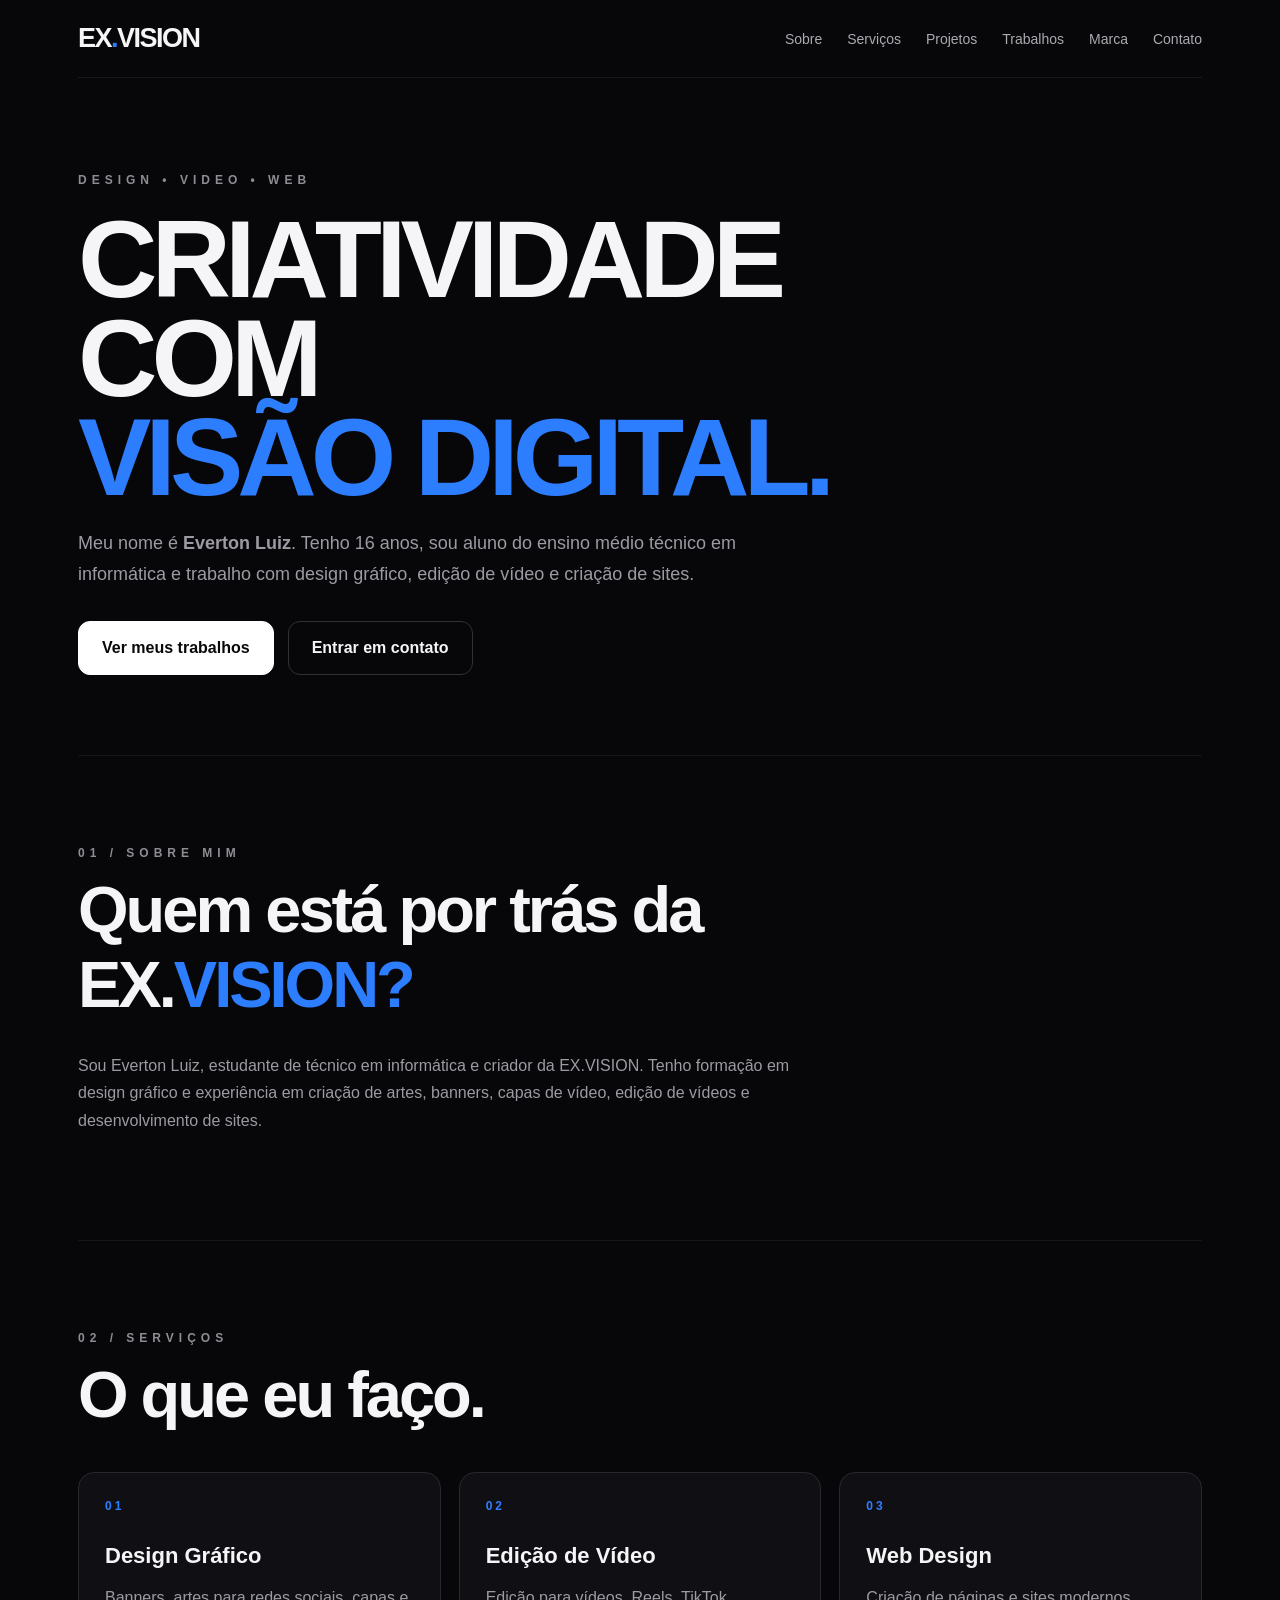
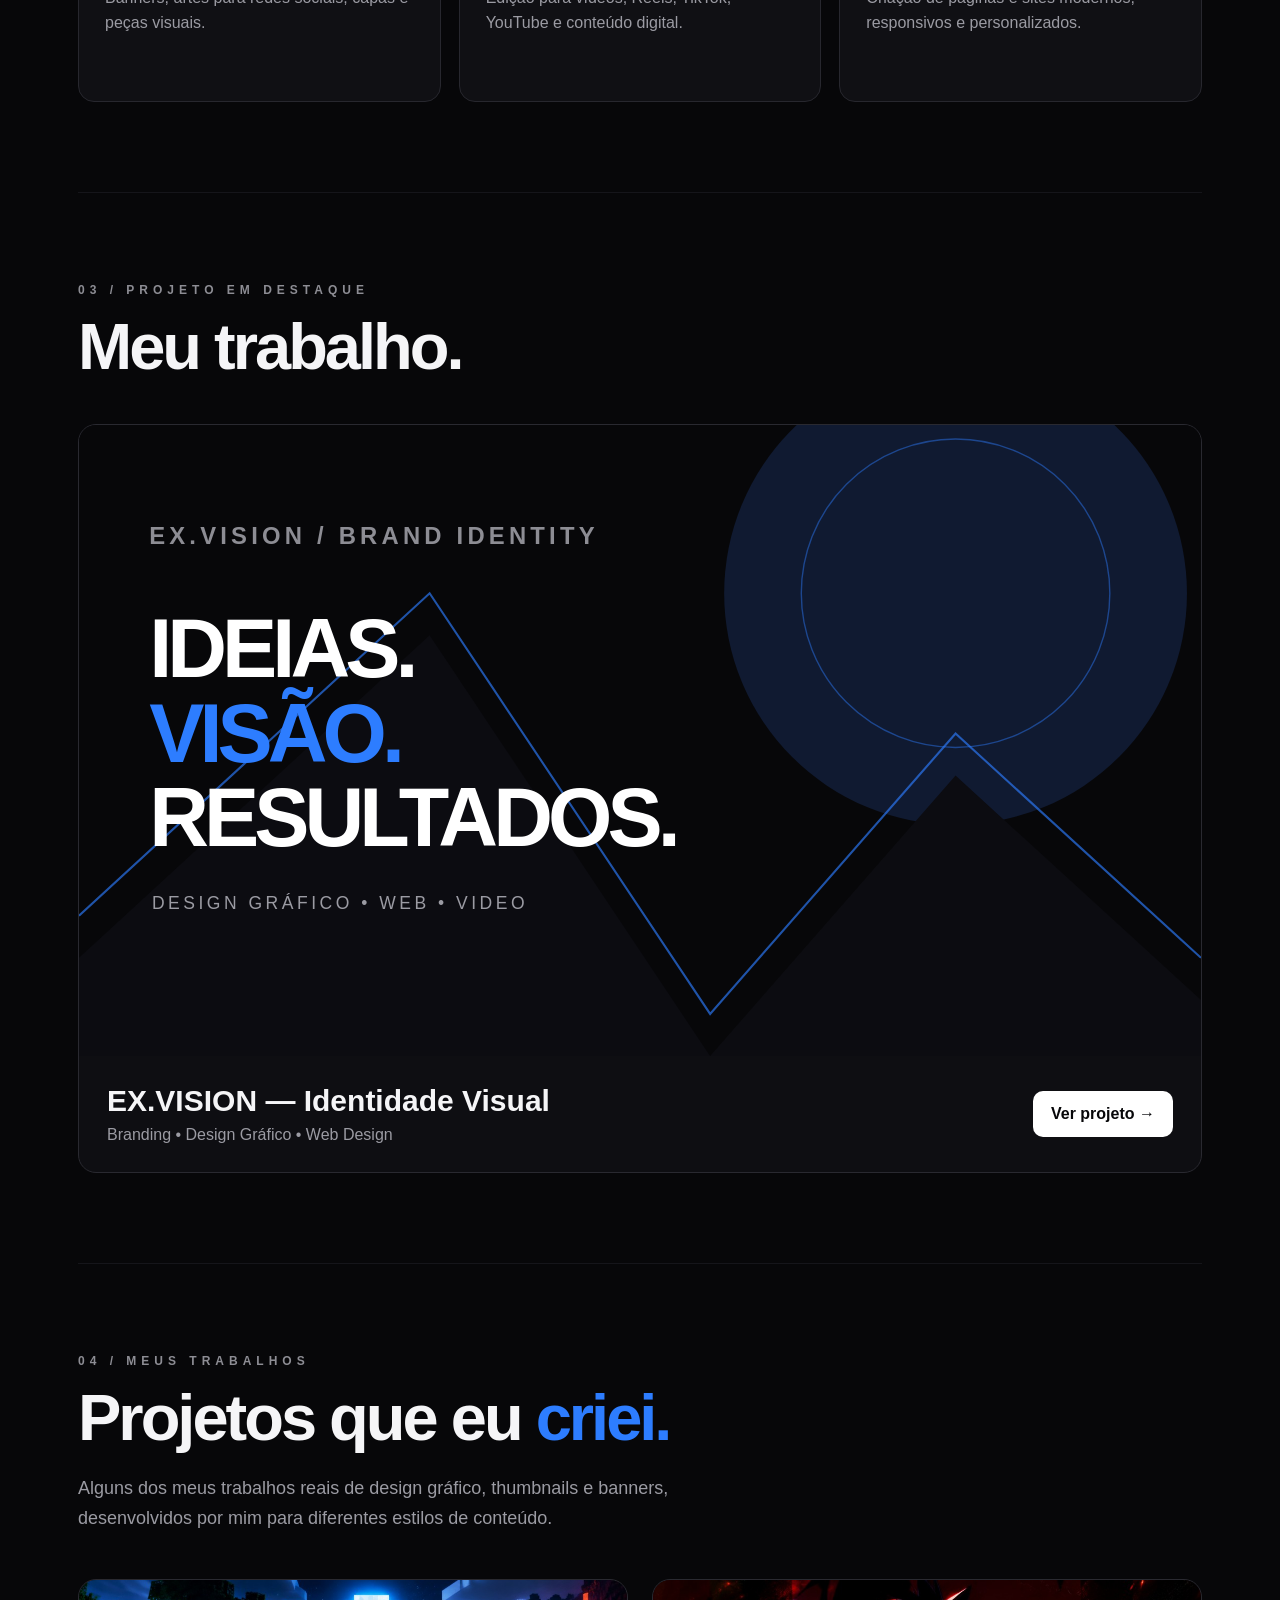
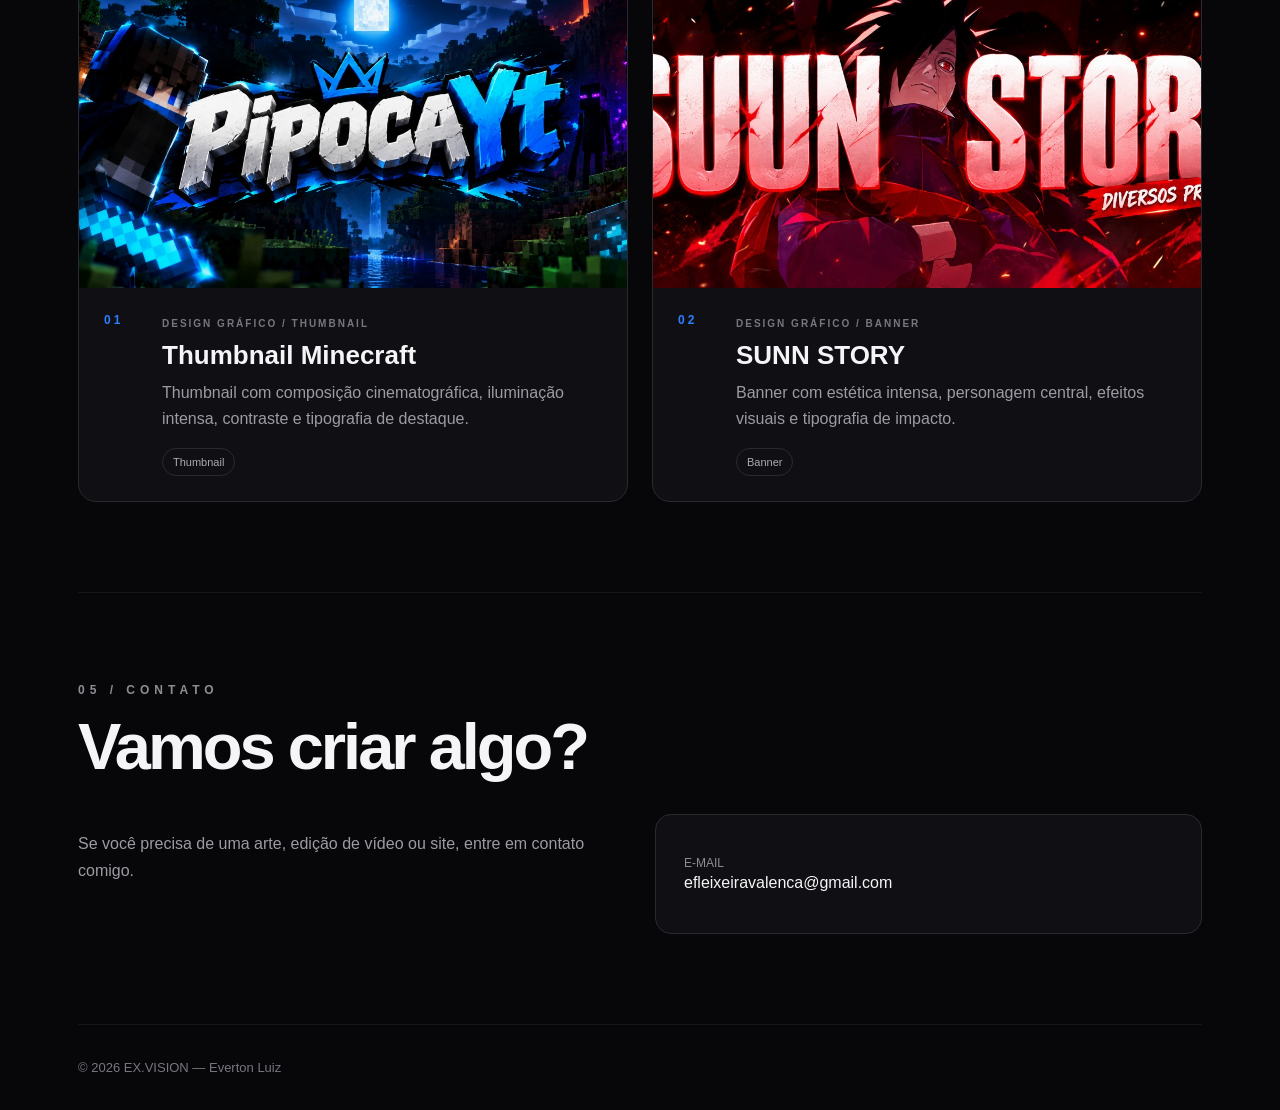
==== commit 3a560e10: "Add files via upload" ====
--- a/index.html
+++ b/index.html
@@ -80,6 +80,18 @@
   .project-link{display:inline-block;margin-top:20px}
   .obras-heading p{font-size:16px}
 }
+
+  .brand-story{padding:90px 0;border-top:1px solid #222}
+  .brand-story h2{font-size:clamp(36px,6vw,72px);margin:12px 0 50px}
+  .brand-story h2 span,.brand-story strong{color:#2d7dff}
+  .story-content{display:grid;grid-template-columns:repeat(2,minmax(0,1fr));gap:28px}
+  .story-content>div{border:1px solid #222;padding:28px;background:#080812}
+  .story-content h3{margin-top:0;font-size:20px}
+  .story-content p{line-height:1.7;color:#b8b8c5}
+  .brand-story blockquote{margin:55px 0 10px;padding-left:20px;border-left:3px solid #2d7dff;font-size:clamp(24px,4vw,42px)}
+  .brand-signature{color:#2d7dff;font-weight:700}
+  @media(max-width:700px){.story-content{grid-template-columns:1fr}}
+
 </style>
 </head>
 
@@ -93,7 +105,8 @@
     <a href="#servicos">Serviços</a>
     <a href="#projetos">Projetos</a>
     <a href="#trabalhos">Trabalhos</a>
-    <a href="#contato">Contato</a>
+    <a href="#sobre-a-marca">Marca</a>
+      <a href="#contato">Contato</a>
   </div>
 </nav>
 
@@ -186,8 +199,6 @@
       <p class="muted">Se você precisa de uma arte, edição de vídeo ou site, entre em contato comigo.</p>
     </div>
     <div class="contact-box">
-      <a href="https://instagram.com/evlzzk" target="_blank" rel="noopener"><span>INSTAGRAM</span>@evlzzk ↗</a>
-      <a href="tel:+5521973045470"><span>TELEFONE</span>(21) 97304-5470</a>
       <a href="mailto:efleixeiravalenca@gmail.com"><span>E-MAIL</span>efleixeiravalenca@gmail.com</a>
     </div>
   </div>
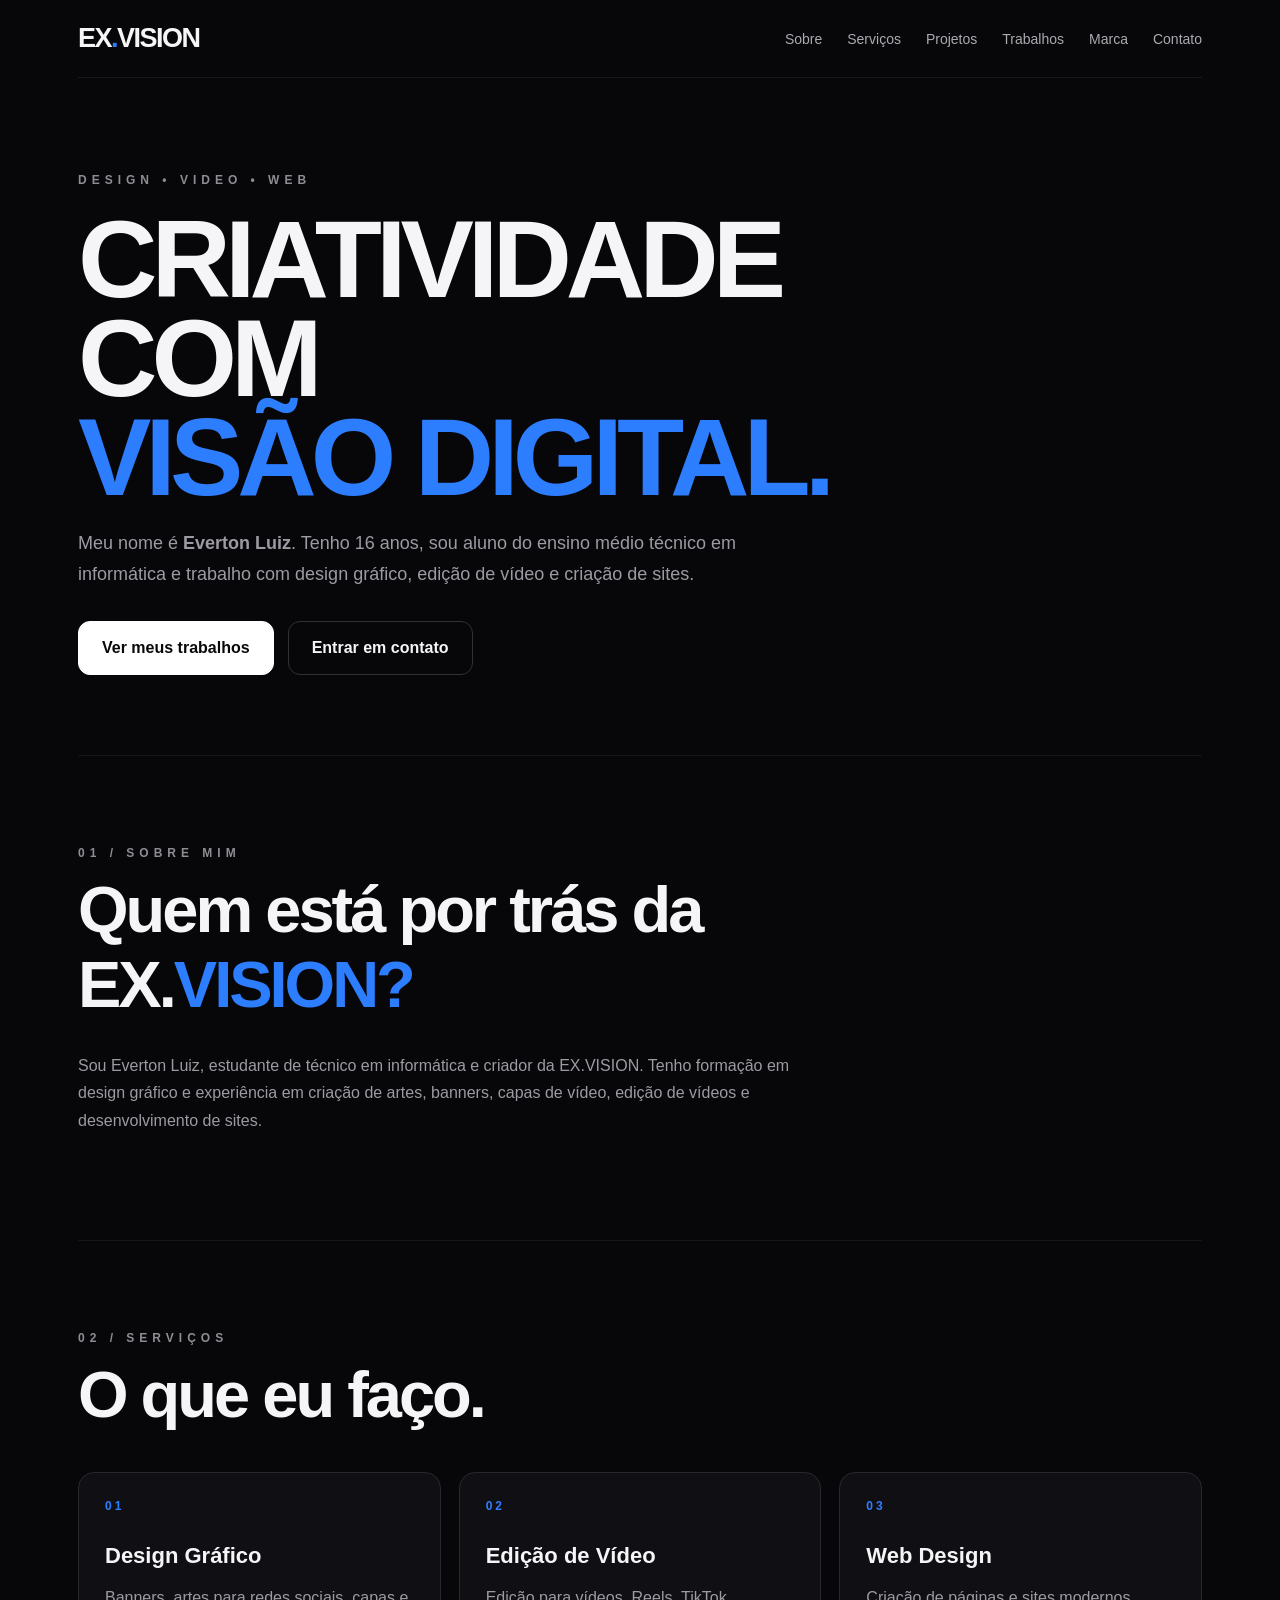
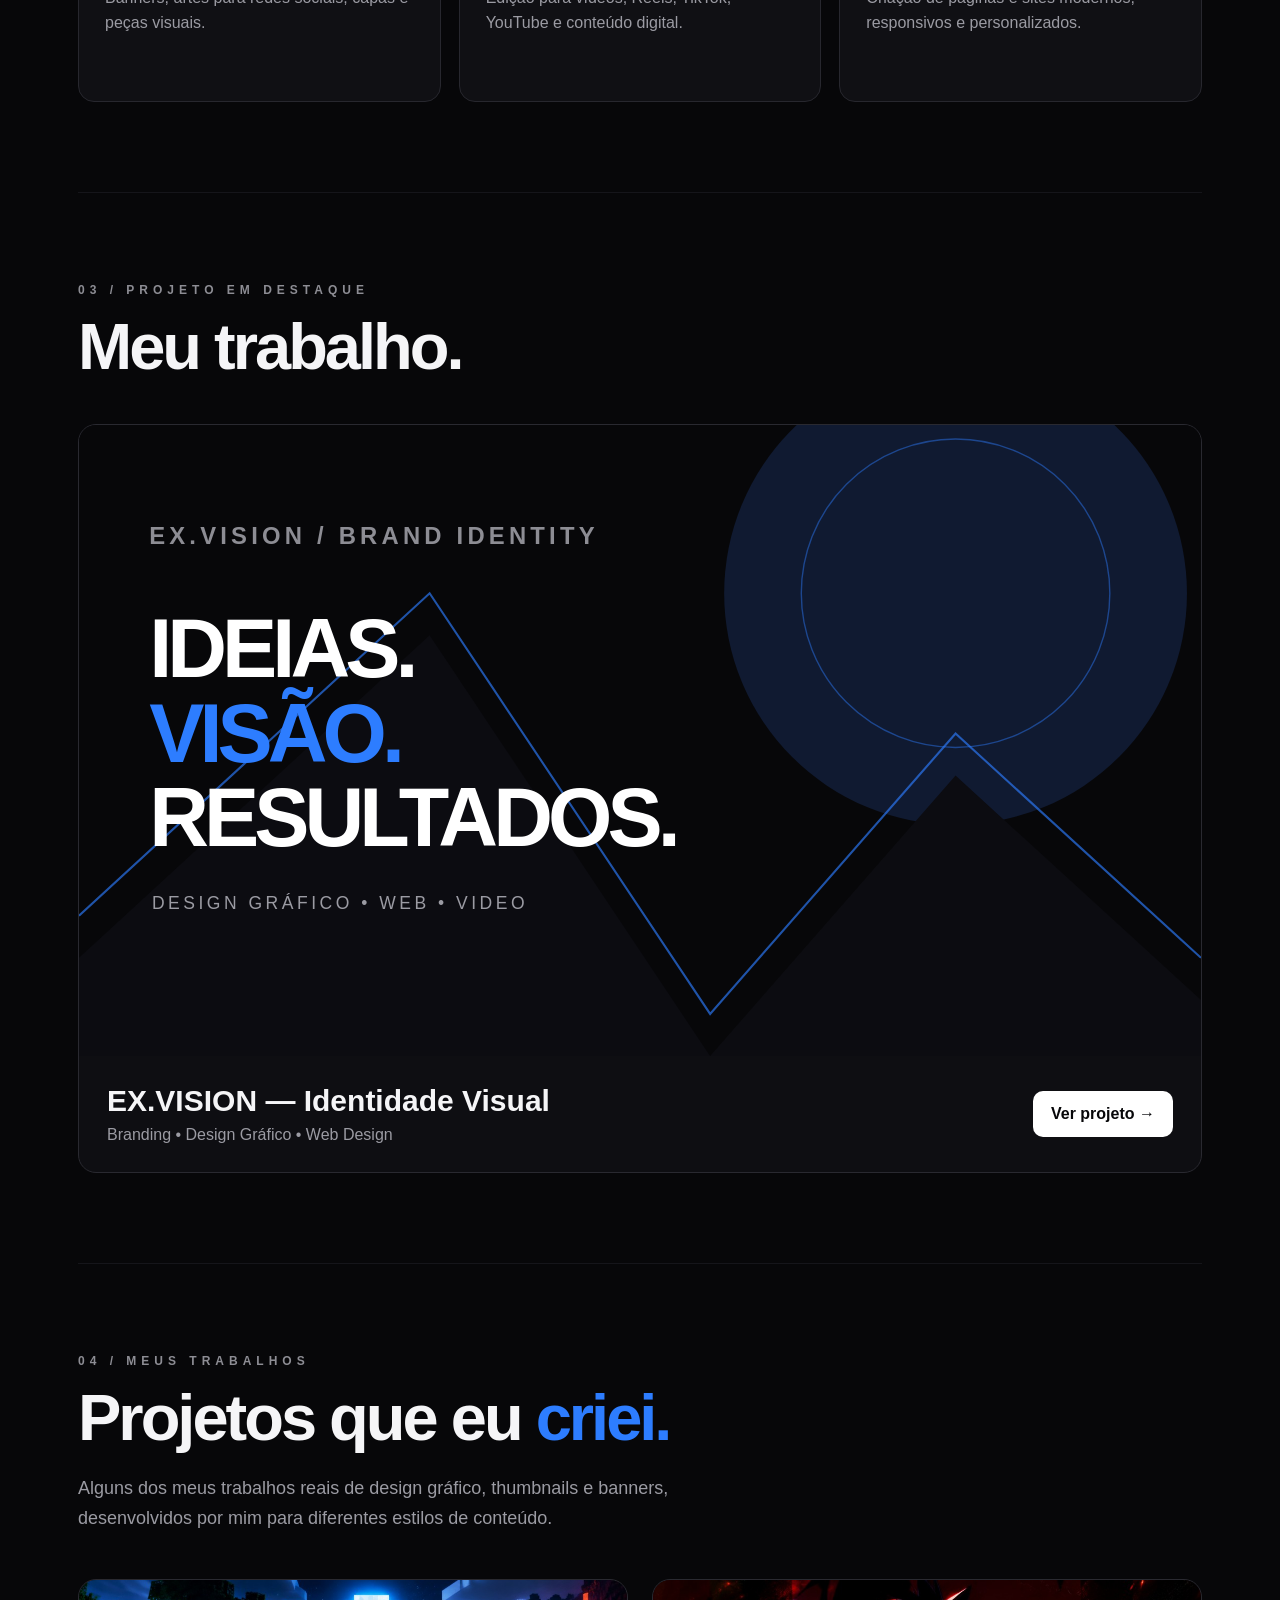
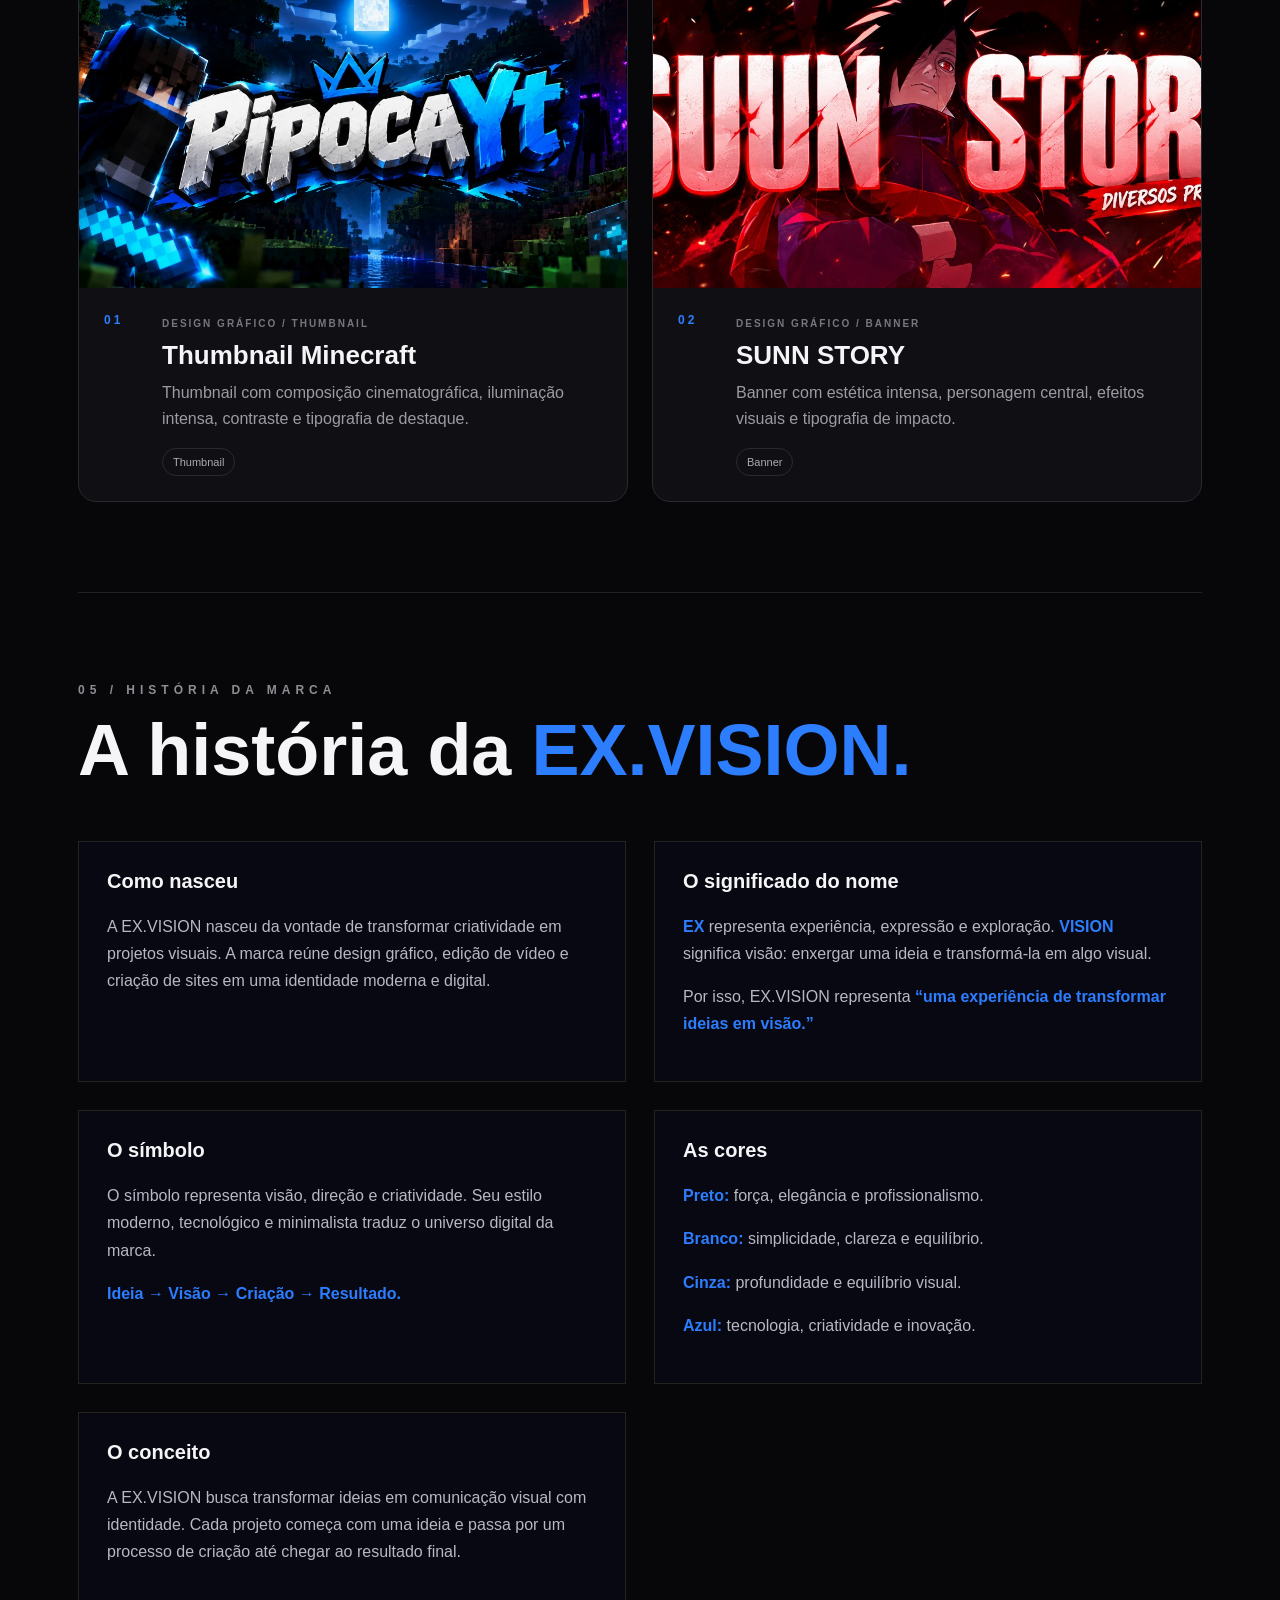
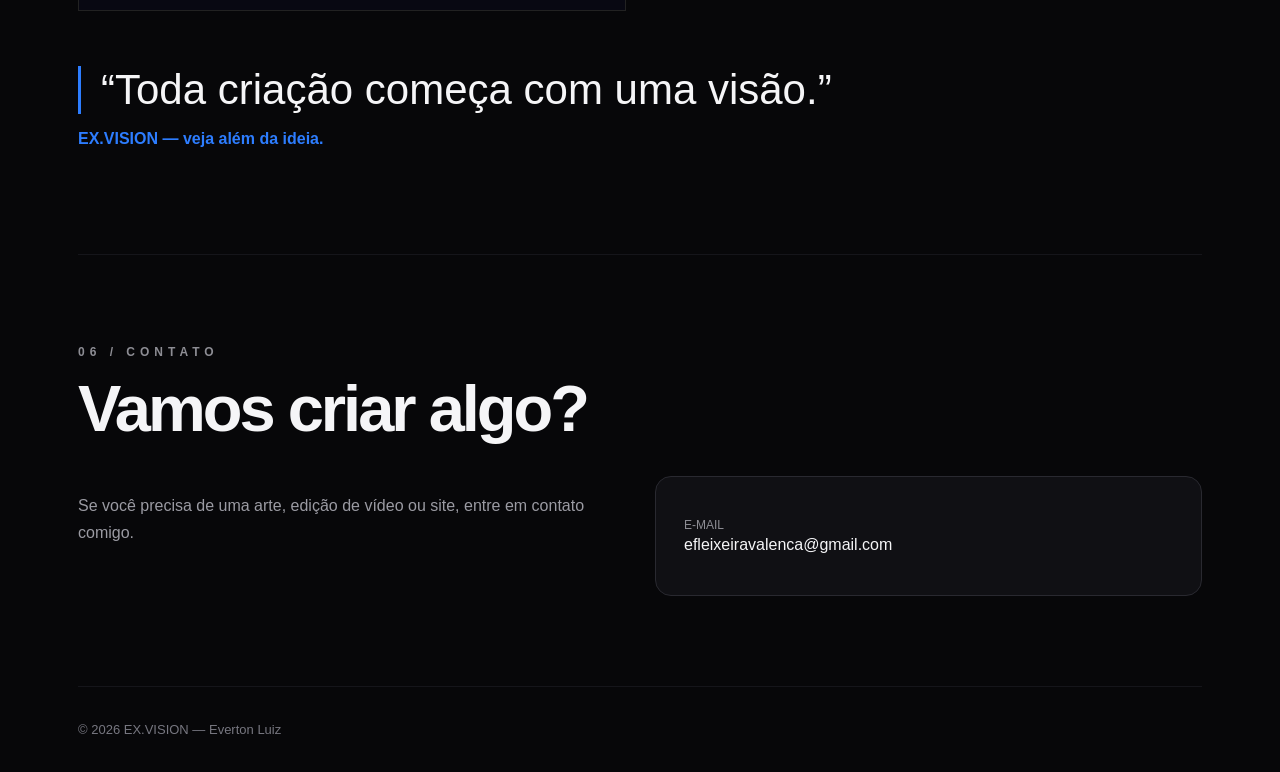
==== commit 6a1d0fc6: "Add files via upload" ====
--- a/index.html
+++ b/index.html
@@ -191,8 +191,49 @@
   </div>
 </section>
 
+
+<section class="brand-story" id="sobre-a-marca">
+  <div class="eyebrow">05 / HISTÓRIA DA MARCA</div>
+  <h2>A história da <span>EX.VISION.</span></h2>
+
+  <div class="story-content">
+    <div>
+      <h3>Como nasceu</h3>
+      <p>A EX.VISION nasceu da vontade de transformar criatividade em projetos visuais. A marca reúne design gráfico, edição de vídeo e criação de sites em uma identidade moderna e digital.</p>
+    </div>
+
+    <div>
+      <h3>O significado do nome</h3>
+      <p><strong>EX</strong> representa experiência, expressão e exploração. <strong>VISION</strong> significa visão: enxergar uma ideia e transformá-la em algo visual.</p>
+      <p>Por isso, EX.VISION representa <strong>“uma experiência de transformar ideias em visão.”</strong></p>
+    </div>
+
+    <div>
+      <h3>O símbolo</h3>
+      <p>O símbolo representa visão, direção e criatividade. Seu estilo moderno, tecnológico e minimalista traduz o universo digital da marca.</p>
+      <p><strong>Ideia → Visão → Criação → Resultado.</strong></p>
+    </div>
+
+    <div>
+      <h3>As cores</h3>
+      <p><strong>Preto:</strong> força, elegância e profissionalismo.</p>
+      <p><strong>Branco:</strong> simplicidade, clareza e equilíbrio.</p>
+      <p><strong>Cinza:</strong> profundidade e equilíbrio visual.</p>
+      <p><strong>Azul:</strong> tecnologia, criatividade e inovação.</p>
+    </div>
+
+    <div>
+      <h3>O conceito</h3>
+      <p>A EX.VISION busca transformar ideias em comunicação visual com identidade. Cada projeto começa com uma ideia e passa por um processo de criação até chegar ao resultado final.</p>
+    </div>
+  </div>
+
+  <blockquote>“Toda criação começa com uma visão.”</blockquote>
+  <p class="brand-signature">EX.VISION — veja além da ideia.</p>
+</section>
+
 <section class="section" id="contato">
-  <div class="eyebrow">05 / CONTATO</div>
+  <div class="eyebrow">06 / CONTATO</div>
   <h2>Vamos criar algo?</h2>
   <div class="contact">
     <div>
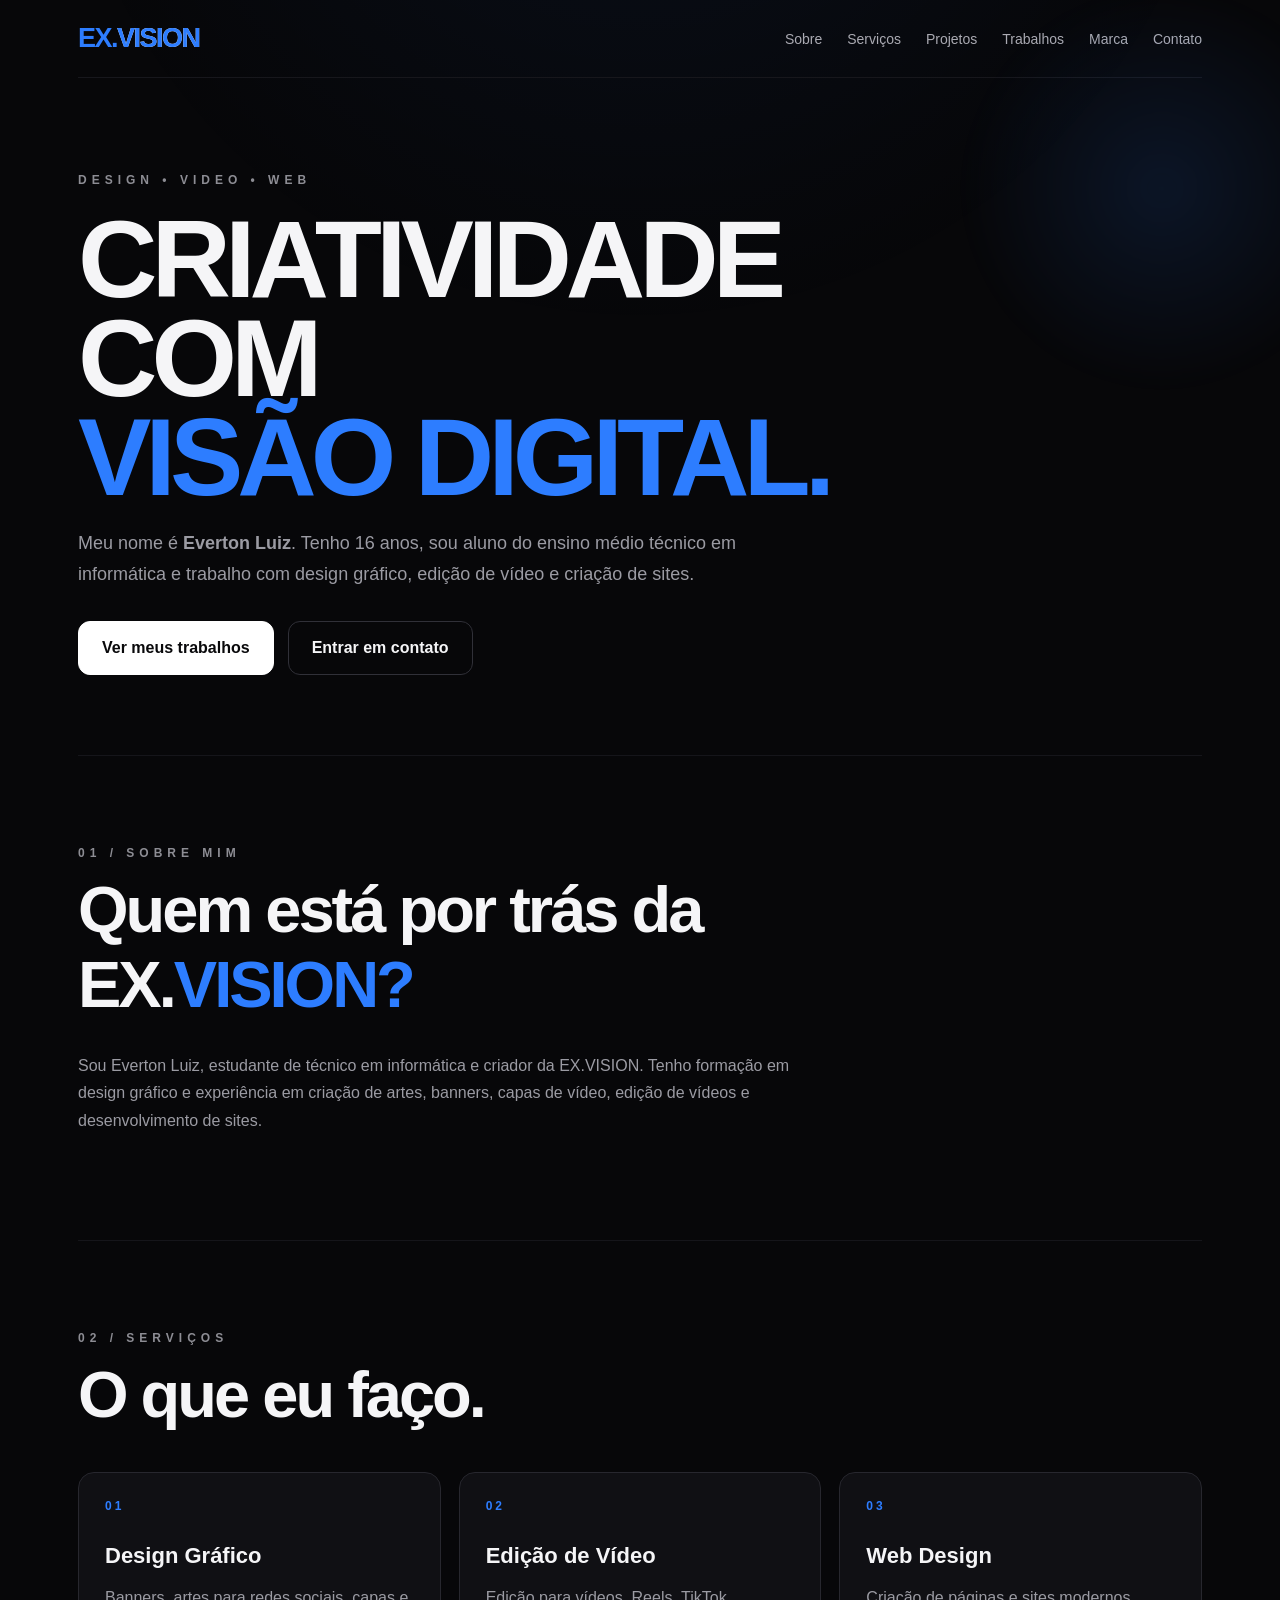
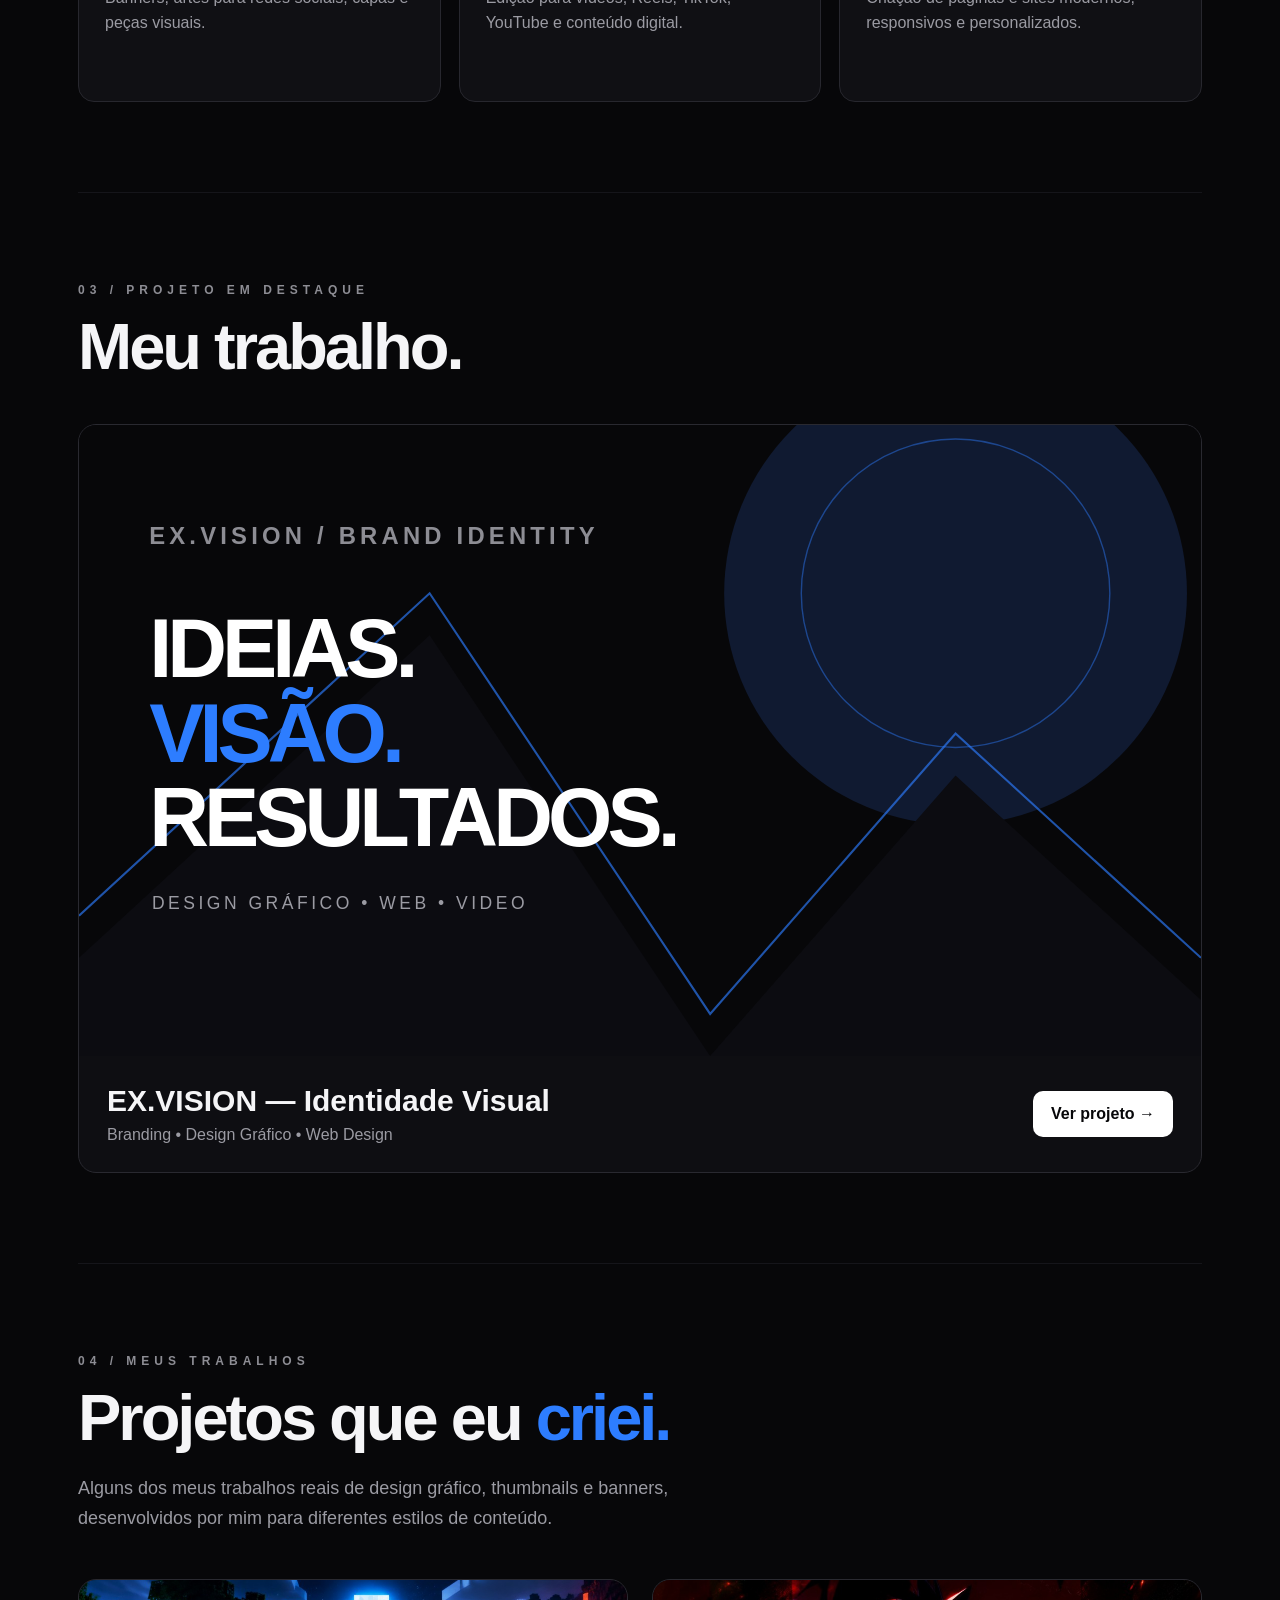
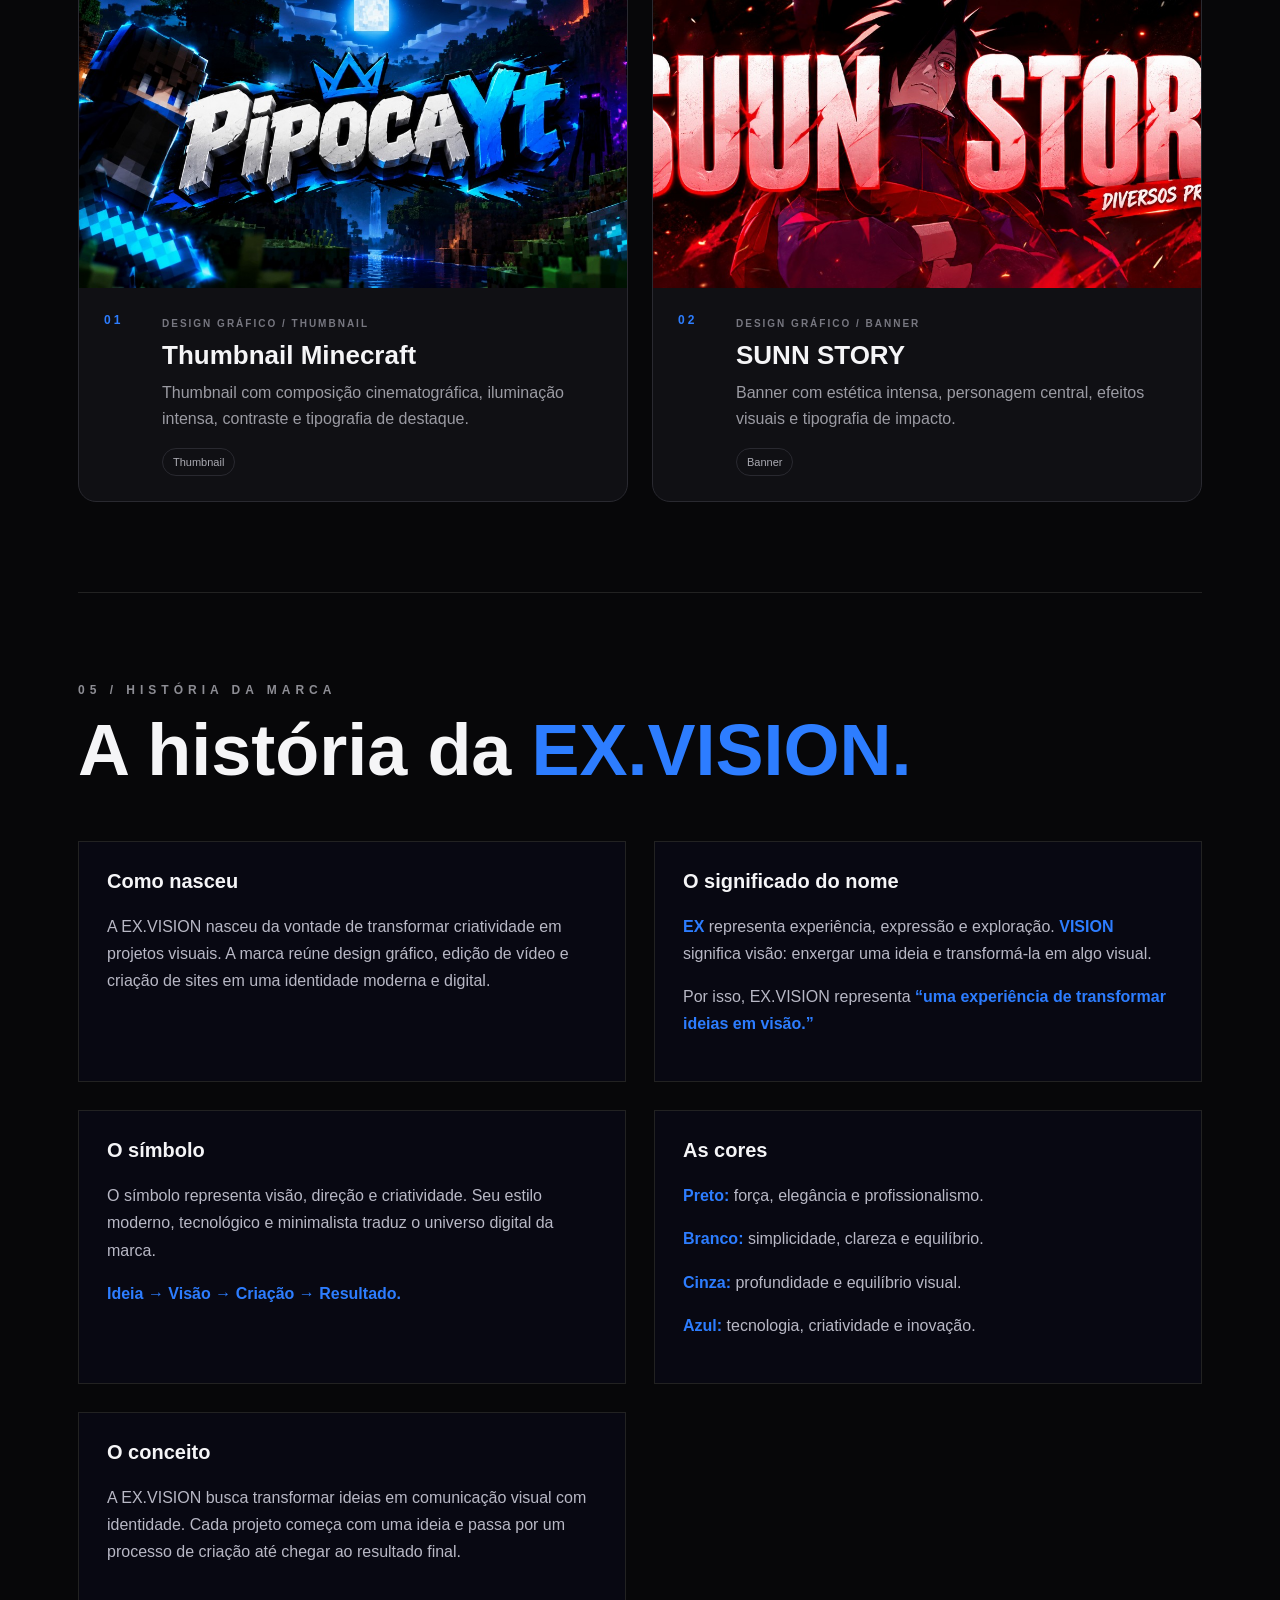
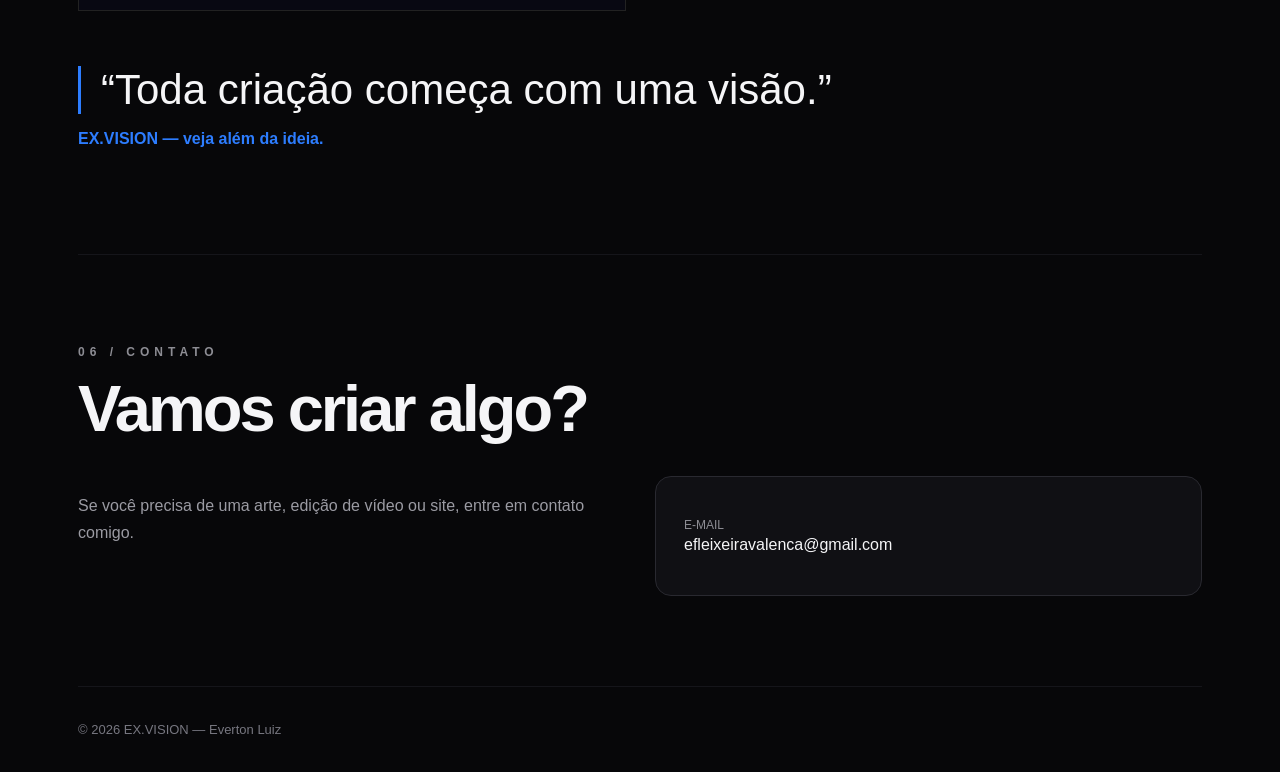
==== commit 1f879428: "Add files via upload" ====
--- a/index.html
+++ b/index.html
@@ -92,6 +92,54 @@
   .brand-signature{color:#2d7dff;font-weight:700}
   @media(max-width:700px){.story-content{grid-template-columns:1fr}}
 
+
+/* ===== EX.VISION — ANIMATION PACK ===== */
+:root{--blue:#2d7dff;--blue-soft:rgba(45,125,255,.18);--line:#292930}
+body{overflow-x:hidden}
+body:before{content:"";position:fixed;inset:-30%;pointer-events:none;background:radial-gradient(circle at 50% 0%,rgba(45,125,255,.075),transparent 34%);z-index:-2;animation:ambient 10s ease-in-out infinite alternate}
+@keyframes ambient{from{transform:translate3d(-2%,0,0) scale(1)}to{transform:translate3d(2%,2%,0) scale(1.05)}}
+.logo-animated{position:relative;display:inline-flex;align-items:center;gap:0;isolation:isolate;animation:logoFloat 4s ease-in-out infinite}
+.logo-animated:after{content:"";position:absolute;left:-8px;right:-8px;bottom:-5px;height:1px;background:linear-gradient(90deg,transparent,var(--blue),transparent);transform:scaleX(.25);opacity:0;transition:.35s}
+.logo-animated:hover:after{transform:scaleX(1);opacity:1}
+.logo-mark{display:inline-block;animation:logoMark 2.8s ease-in-out infinite}
+.logo-dot{color:var(--blue);display:inline-block;text-shadow:0 0 0 rgba(45,125,255,0);animation:logoDot 2.8s ease-in-out infinite}
+.logo-name{display:inline-block;background:linear-gradient(90deg,#fff 0%,#fff 42%,#75aaff 50%,#fff 58%,#fff 100%);background-size:240% 100%;-webkit-background-clip:text;background-clip:text;color:transparent;animation:logoShine 4.5s linear infinite}
+@keyframes logoFloat{0%,100%{transform:translateY(0)}50%{transform:translateY(-2px)}}
+@keyframes logoMark{0%,100%{transform:translateX(0)}50%{transform:translateX(1px)}}
+@keyframes logoDot{0%,100%{transform:scale(1);text-shadow:0 0 0 rgba(45,125,255,0)}50%{transform:scale(1.35);text-shadow:0 0 16px rgba(45,125,255,.8)}}
+@keyframes logoShine{0%{background-position:200% 0}55%,100%{background-position:-40% 0}}
+.hero{position:relative}
+.hero:after{content:"";position:absolute;width:420px;height:420px;right:-170px;top:-100px;border-radius:50%;background:radial-gradient(circle,rgba(45,125,255,.12),transparent 68%);filter:blur(8px);pointer-events:none;animation:heroOrb 7s ease-in-out infinite alternate}
+@keyframes heroOrb{from{transform:translate(0,0) scale(.9);opacity:.45}to{transform:translate(-35px,25px) scale(1.12);opacity:.9}}
+.hero-title{animation:titleIn .9s cubic-bezier(.16,1,.3,1) both}
+.hero-title .title-glow{display:inline-block;animation:titleGlow 3s ease-in-out 1s infinite}
+@keyframes titleIn{from{opacity:0;transform:translateY(30px);filter:blur(8px)}to{opacity:1;transform:none;filter:none}}
+@keyframes titleGlow{0%,100%{text-shadow:0 0 0 rgba(45,125,255,0)}50%{text-shadow:0 0 30px rgba(45,125,255,.3)}}
+.btn,.project-link{position:relative;overflow:hidden;transition:transform .25s ease,box-shadow .25s ease,border-color .25s ease}
+.btn:before,.project-link:before{content:"";position:absolute;inset:0;background:linear-gradient(110deg,transparent 25%,rgba(255,255,255,.55) 50%,transparent 75%);transform:translateX(-120%);transition:transform .65s ease}
+.btn:hover:before,.project-link:hover:before{transform:translateX(120%)}
+.btn:hover,.project-link:hover{transform:translateY(-3px);box-shadow:0 10px 30px rgba(45,125,255,.15)}
+.btn.primary:hover{box-shadow:0 10px 34px rgba(45,125,255,.28)}
+.ripple-dot{position:absolute;border-radius:50%;background:rgba(45,125,255,.35);transform:scale(0);animation:ripple .65s ease-out;pointer-events:none}
+@keyframes ripple{to{transform:scale(7);opacity:0}}
+.reveal{opacity:0;transform:translateY(34px);filter:blur(3px);transition:opacity .8s ease,transform .8s cubic-bezier(.16,1,.3,1),filter .8s ease}
+.reveal.is-visible{opacity:1;transform:none;filter:none}
+.stagger>*{opacity:0;transform:translateY(24px);transition:opacity .65s ease,transform .65s cubic-bezier(.16,1,.3,1)}
+.is-visible .stagger>*{opacity:1;transform:none}
+.is-visible .stagger>*:nth-child(2){transition-delay:.1s}.is-visible .stagger>*:nth-child(3){transition-delay:.2s}.is-visible .stagger>*:nth-child(4){transition-delay:.3s}.is-visible .stagger>*:nth-child(5){transition-delay:.4s}
+.card,.obra-card,.story-content>div,.project{transition:transform .3s ease,border-color .3s ease,box-shadow .3s ease,background .3s ease}
+.card:hover,.story-content>div:hover{transform:translateY(-8px);border-color:rgba(45,125,255,.55);box-shadow:0 16px 45px rgba(0,0,0,.25),0 0 25px rgba(45,125,255,.06)}
+.interactive-card{transform-style:preserve-3d}
+.interactive-card:hover{box-shadow:0 20px 55px rgba(0,0,0,.3),0 0 35px rgba(45,125,255,.08)}
+.obra-card:hover .obra-image:after{opacity:1}
+.obra-image{position:relative}
+.obra-image:after{content:"VER TRABALHO";position:absolute;inset:auto 18px 18px auto;padding:8px 11px;border:1px solid rgba(255,255,255,.2);border-radius:999px;background:rgba(7,7,9,.72);backdrop-filter:blur(8px);color:#fff;font-size:10px;font-weight:800;letter-spacing:2px;opacity:0;transform:translateY(8px);transition:.3s}
+.obra-card:hover .obra-image:after{transform:none}
+.cursor-glow{position:fixed;left:0;top:0;width:260px;height:260px;border-radius:50%;pointer-events:none;background:radial-gradient(circle,rgba(45,125,255,.13),transparent 65%);filter:blur(3px);transform:translate(-50%,-50%);z-index:9999;mix-blend-mode:screen;opacity:0;transition:opacity .3s}
+body.cursor-active .cursor-glow{opacity:1}
+@media(max-width:760px){.hero:after{right:-260px}.cursor-glow{display:none}.card:hover,.story-content>div:hover{transform:translateY(-4px)}.obra-image:after{display:none}}
+@media(prefers-reduced-motion:reduce){*,*:before,*:after{animation-duration:.01ms!important;animation-iteration-count:1!important;scroll-behavior:auto!important;transition-duration:.01ms!important}.reveal,.stagger>*{opacity:1!important;transform:none!important;filter:none!important}.cursor-glow{display:none}}
+
 </style>
 </head>
 
@@ -99,7 +147,7 @@
 <div class="wrap">
 
 <nav>
-  <a class="logo" href="#">EX<span>.</span>VISION</a>
+  <a class="logo logo-animated" href="#" aria-label="EX.VISION"><span class="logo-mark">EX</span><span class="logo-dot">.</span><span class="logo-name">VISION</span></a>
   <div class="menu">
     <a href="#sobre">Sobre</a>
     <a href="#servicos">Serviços</a>
@@ -112,54 +160,54 @@
 
 <header class="hero">
   <div class="eyebrow">DESIGN • VIDEO • WEB</div>
-  <h1>CRIATIVIDADE COM<br><span class="blue">VISÃO DIGITAL.</span></h1>
+  <h1 class="hero-title">CRIATIVIDADE COM<br><span class="blue title-glow">VISÃO DIGITAL.</span></h1>
   <p>Meu nome é <strong>Everton Luiz</strong>. Tenho 16 anos, sou aluno do ensino médio técnico em informática e trabalho com design gráfico, edição de vídeo e criação de sites.</p>
   <div class="buttons">
-    <a class="btn primary" href="#trabalhos">Ver meus trabalhos</a>
-    <a class="btn" href="#contato">Entrar em contato</a>
+    <a class="btn primary magnetic ripple" href="#trabalhos">Ver meus trabalhos</a>
+    <a class="btn magnetic ripple" href="#contato">Entrar em contato</a>
   </div>
 </header>
 
-<section class="section" id="sobre">
+<section class="section reveal" id="sobre">
   <div class="eyebrow">01 / SOBRE MIM</div>
   <h2>Quem está por trás da<br>EX.<span class="blue">VISION?</span></h2>
   <p class="muted">Sou Everton Luiz, estudante de técnico em informática e criador da EX.VISION. Tenho formação em design gráfico e experiência em criação de artes, banners, capas de vídeo, edição de vídeos e desenvolvimento de sites.</p>
 </section>
 
-<section class="section" id="servicos">
+<section class="section reveal" id="servicos">
   <div class="eyebrow">02 / SERVIÇOS</div>
   <h2>O que eu faço.</h2>
-  <div class="cards">
+  <div class="cards stagger">
     <div class="card"><div class="num">01</div><h3>Design Gráfico</h3><p>Banners, artes para redes sociais, capas e peças visuais.</p></div>
     <div class="card"><div class="num">02</div><h3>Edição de Vídeo</h3><p>Edição para vídeos, Reels, TikTok, YouTube e conteúdo digital.</p></div>
     <div class="card"><div class="num">03</div><h3>Web Design</h3><p>Criação de páginas e sites modernos, responsivos e personalizados.</p></div>
   </div>
 </section>
 
-<section class="section" id="projetos">
+<section class="section reveal" id="projetos">
   <div class="eyebrow">03 / PROJETO EM DESTAQUE</div>
   <h2>Meu trabalho.</h2>
-  <div class="project">
+  <div class="project interactive-card">
     <img src="banner-exvision.svg" alt="Identidade visual EX.VISION">
     <div class="project-info">
       <div>
         <h3>EX.VISION — Identidade Visual</h3>
         <p>Branding • Design Gráfico • Web Design</p>
       </div>
-      <a class="project-link" href="case-study.html">Ver projeto →</a>
-    </div>
-  </div>
-</section>
-
-<section class="portfolio-obras" id="trabalhos">
+      <a class="project-link magnetic ripple" href="case-study.html">Ver projeto →</a>
+    </div>
+  </div>
+</section>
+
+<section class="portfolio-obras reveal" id="trabalhos">
   <div class="obras-heading">
     <div class="eyebrow">04 / MEUS TRABALHOS</div>
     <h2>Projetos que eu <span>criei.</span></h2>
     <p>Alguns dos meus trabalhos reais de design gráfico, thumbnails e banners, desenvolvidos por mim para diferentes estilos de conteúdo.</p>
   </div>
 
-  <div class="obras-grid">
-    <article class="obra-card">
+  <div class="obras-grid stagger">
+    <article class="obra-card interactive-card">
       <div class="obra-image">
         <img src="thumbnail-minecraft.png" alt="Thumbnail de Minecraft criada por Everton Luiz" loading="lazy">
       </div>
@@ -174,7 +222,7 @@
       </div>
     </article>
 
-    <article class="obra-card">
+    <article class="obra-card interactive-card">
       <div class="obra-image">
         <img src="banner-sunn-story.png" alt="Banner SUNN STORY criado por Everton Luiz" loading="lazy">
       </div>
@@ -192,11 +240,11 @@
 </section>
 
 
-<section class="brand-story" id="sobre-a-marca">
+<section class="brand-story reveal" id="sobre-a-marca">
   <div class="eyebrow">05 / HISTÓRIA DA MARCA</div>
   <h2>A história da <span>EX.VISION.</span></h2>
 
-  <div class="story-content">
+  <div class="story-content stagger">
     <div>
       <h3>Como nasceu</h3>
       <p>A EX.VISION nasceu da vontade de transformar criatividade em projetos visuais. A marca reúne design gráfico, edição de vídeo e criação de sites em uma identidade moderna e digital.</p>
@@ -232,7 +280,7 @@
   <p class="brand-signature">EX.VISION — veja além da ideia.</p>
 </section>
 
-<section class="section" id="contato">
+<section class="section reveal" id="contato">
   <div class="eyebrow">06 / CONTATO</div>
   <h2>Vamos criar algo?</h2>
   <div class="contact">
@@ -245,7 +293,86 @@
   </div>
 </section>
 
-<footer>© 2026 EX.VISION — Everton Luiz</footer>
+<footer class="reveal">© 2026 EX.VISION — Everton Luiz</footer>
+<div class="cursor-glow" aria-hidden="true"></div>
 </div>
+
+<script>
+(() => {
+  const reduceMotion = window.matchMedia('(prefers-reduced-motion: reduce)').matches;
+
+  // Reveal sections as they enter the viewport.
+  const reveals = document.querySelectorAll('.reveal');
+  if (!reduceMotion && 'IntersectionObserver' in window) {
+    const observer = new IntersectionObserver((entries, obs) => {
+      entries.forEach(entry => {
+        if (entry.isIntersecting) {
+          entry.target.classList.add('is-visible');
+          obs.unobserve(entry.target);
+        }
+      });
+    }, {threshold:.14, rootMargin:'0px 0px -45px 0px'});
+    reveals.forEach(el => observer.observe(el));
+  } else {
+    reveals.forEach(el => el.classList.add('is-visible'));
+  }
+
+  // Button / link ripple effect.
+  document.querySelectorAll('.ripple').forEach(button => {
+    button.addEventListener('click', e => {
+      const rect = button.getBoundingClientRect();
+      const dot = document.createElement('span');
+      dot.className = 'ripple-dot';
+      const size = Math.max(rect.width, rect.height) * .22;
+      dot.style.width = dot.style.height = size + 'px';
+      dot.style.left = (e.clientX - rect.left - size/2) + 'px';
+      dot.style.top = (e.clientY - rect.top - size/2) + 'px';
+      button.appendChild(dot);
+      setTimeout(() => dot.remove(), 700);
+    });
+  });
+
+  // Subtle magnetic movement on desktop buttons.
+  if (!reduceMotion && window.matchMedia('(pointer:fine)').matches) {
+    document.querySelectorAll('.magnetic').forEach(el => {
+      el.addEventListener('mousemove', e => {
+        const r = el.getBoundingClientRect();
+        const x = (e.clientX - (r.left + r.width/2)) / r.width * 10;
+        const y = (e.clientY - (r.top + r.height/2)) / r.height * 10;
+        el.style.transform = `translate(${x}px, ${y}px) translateY(-3px)`;
+      });
+      el.addEventListener('mouseleave', () => el.style.transform = '');
+    });
+  }
+
+  // Soft blue cursor glow on desktop.
+  const glow = document.querySelector('.cursor-glow');
+  if (!reduceMotion && glow && window.matchMedia('(pointer:fine)').matches) {
+    let tx = innerWidth/2, ty = innerHeight/2, x = tx, y = ty;
+    window.addEventListener('pointermove', e => { tx=e.clientX; ty=e.clientY; document.body.classList.add('cursor-active'); }, {passive:true});
+    const loop = () => {
+      x += (tx-x)*.12; y += (ty-y)*.12;
+      glow.style.left = x+'px'; glow.style.top = y+'px';
+      requestAnimationFrame(loop);
+    };
+    loop();
+    document.addEventListener('mouseleave', () => document.body.classList.remove('cursor-active'));
+  }
+
+  // Gentle 3D tilt for portfolio/project cards.
+  if (!reduceMotion && window.matchMedia('(pointer:fine)').matches) {
+    document.querySelectorAll('.interactive-card').forEach(card => {
+      card.addEventListener('mousemove', e => {
+        const r = card.getBoundingClientRect();
+        const rx = ((e.clientY-r.top)/r.height-.5)*-4;
+        const ry = ((e.clientX-r.left)/r.width-.5)*5;
+        card.style.transform = `perspective(900px) rotateX(${rx}deg) rotateY(${ry}deg) translateY(-5px)`;
+      });
+      card.addEventListener('mouseleave', () => card.style.transform = '');
+    });
+  }
+})();
+</script>
+
 </body>
 </html>
